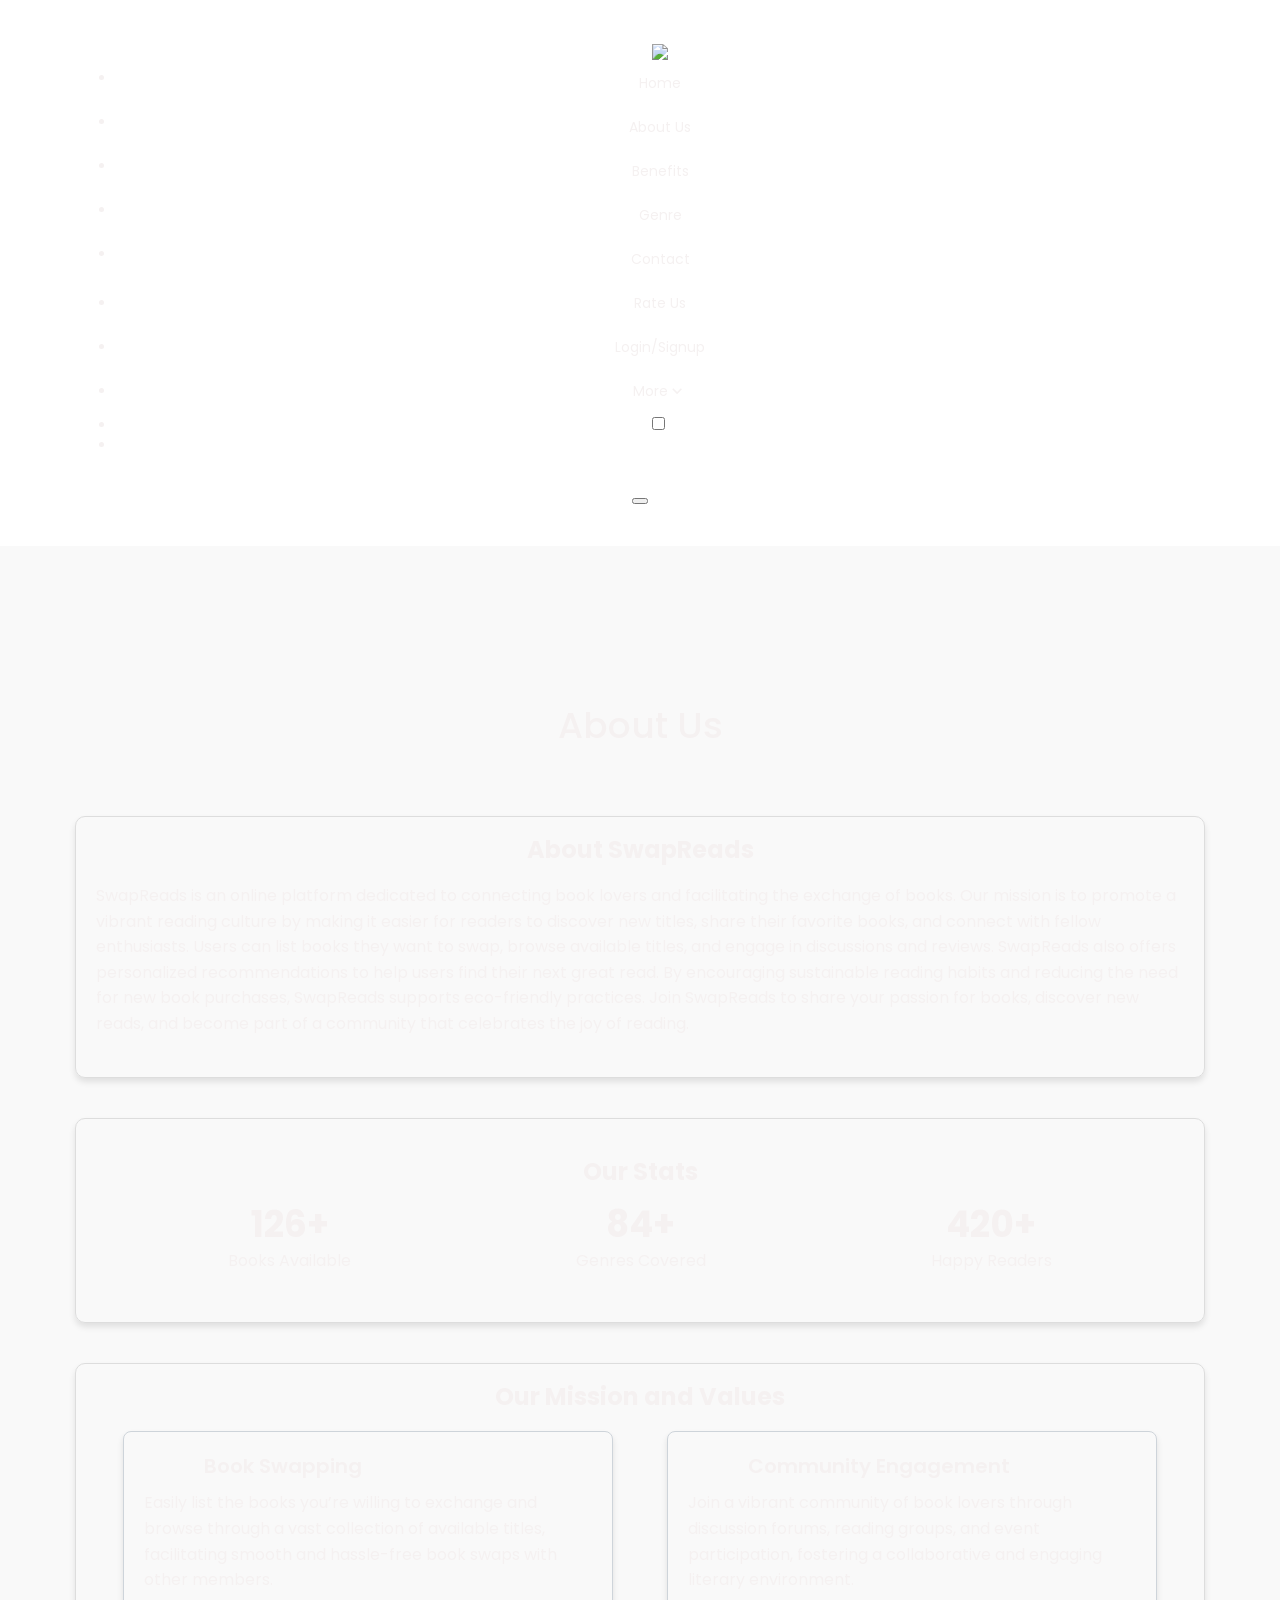
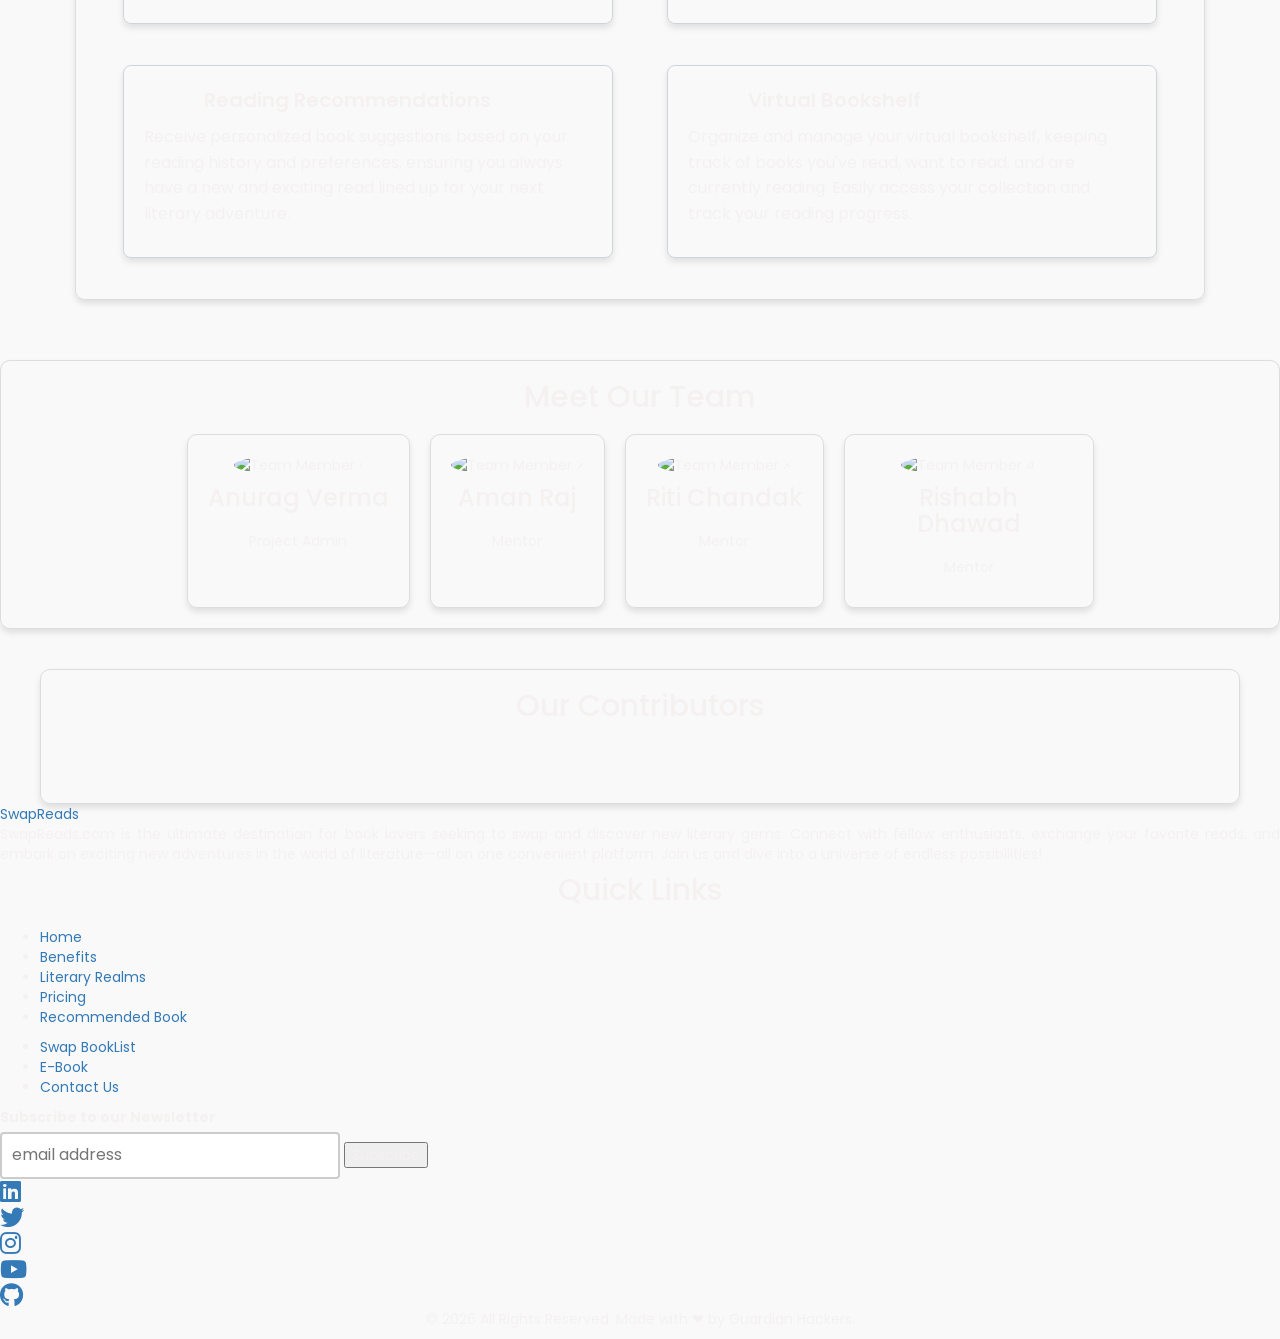
==== assets/html/about.html @ e09b353a "added the linkedin icon to the footer and redirected twitter to the correct site" ====
<!DOCTYPE html>
<html lang="en">

<head>
  <meta charset="UTF-8">
  <meta name="viewport" content="width=device-width, initial-scale=1.0">
  <link rel="icon" type="image/png" sizes="32x32" href="../favicon_package_v0.16/favicon-32x32.png">
  <link rel="icon" type="image/png" sizes="16x16" href="../favicon_package_v0.16/favicon-16x16.png">
  <link rel="stylesheet" href="https://maxcdn.bootstrapcdn.com/bootstrap/3.4.1/css/bootstrap.min.css" />
  <link href="https://fonts.googleapis.com/css2?family=Philosopher:wght@400;700&family=Poppins:wght@400;500;600&display=swap" rel="stylesheet" />
  <link rel="stylesheet" href="assets/css/test-style.css">
  <link rel="apple-touch-icon" sizes="180x180" href="../favicon_package_v0.16/apple-touch-icon.png">
  <link rel="icon" type="image/png" sizes="32x32" href="../favicon_package_v0.16/favicon-32x32.png">
  <link rel="icon" type="image/png" sizes="16x16" href="../favicon_package_v0.16/favicon-16x16.png">
  <link rel="manifest" href="../favicon_package_v0.16/site.webmanifest">
  <link rel="mask-icon" href="../favicon_package_v0.16/safari-pinned-tab.svg" color="#5bbad5">
  <link rel="stylesheet" href="https://cdnjs.cloudflare.com/ajax/libs/font-awesome/6.0.0-beta3/css/all.min.css">
  <!-- <link rel="stylesheet" href="../css/login.css" /> -->
  <link rel="stylesheet" href="../css/style.css">
  <link rel="stylesheet" href="../css/aboutus.css">

  <script src="https://maxcdn.bootstrapcdn.com/bootstrap/3.4.1/js/bootstrap.min.js"></script>
  <script src="../js/script.js" defer></script>
  <script src="../js/scroll-reveal.js"></script>
  <script type="module" src="https://unpkg.com/ionicons@5.5.2/dist/ionicons/ionicons.esm.js"></script>
  <script nomodule src="https://unpkg.com/ionicons@5.5.2/dist/ionicons/ionicons.js"></script>
  <title>About Us</title>
  
  <style>
    body {
      font-family: 'Poppins', sans-serif;
      background-color: #f9f9f9;
      color: #f5f1f1;
      margin: 0;
      padding: 0;
    }

    .container {
      max-width: 1200px;
      margin: 0 auto;
      padding: 20px;
    }

    .about {
      background-color: var(--seashell);
      border-radius: 10px;
      box-shadow: 0 4px 6px rgba(0, 0, 0, 0.1);
      border: 1px solid #ddd;
      padding: 20px;
      margin-bottom: 40px;
    }

    .about h2 {
      color: var(--sonic-silver);
      font-size: 24px;
      font-weight: bold;
      margin-bottom: 20px;
      text-align: center;
    }

    .about p {
      color: var(--sonic-silver);
      font-size: 16px;
      line-height: 1.6;
      margin-bottom: 20px;
    }

    .stats-box {
      background-color: var(--seashell);
      border-radius: 10px;
      box-shadow: 0 4px 6px rgba(0, 0, 0, 0.1);
      border: 1px solid #ddd;
      padding: 20px;
      margin-bottom: 40px;
    }

    .stats-box h2 {
      color: var(--sonic-silver);
      font-size: 24px;
      font-weight: bold;
      margin-bottom: 20px;
      text-align: center;
    }

    .stats {
      display: flex;
      justify-content: space-around;
      margin-top: 20px;
    }

    .stat {

      text-align: center;
    }

    .stat h3 {
      color: var(--sonic-silver);
      font-size: 36px;
      font-weight: bold;
      margin-bottom: 5px;
    }

    .stat p {
      color: var(--sonic-silver);
      font-size: 16px;
    }

    .mission-values {
      background-color: var(--seashell);
      border-radius: 10px;
      box-shadow: 0 4px 6px rgba(0, 0, 0, 0.1);
      border: 1px solid #ddd;
      padding: 20px;
      margin-bottom: 40px;
    }

    .mission-values h2 {
      color: var(--sonic-silver);
      font-size: 24px;
      font-weight: bold;
      margin-bottom: 20px;
      text-align: center;
    }

    .about-us-heading {
      text-align: center;
      margin-bottom: 5rem;
      margin-top: 160px;
      /* Adjust this value to position it below the header */
      color: var(--charcoal);

    }


    .about-us-block {
      display: flex;
      justify-content: space-around;
      margin-top: 20px;
    }

    .about-us-community,
    .about-us-product,
    .about-us-event,
    .about-us-location {
      background-color: var(--seashell);
      border: 1px solid rgba(206, 212, 218, 1);
      border-radius: 8px;
      padding: 20px;
      width: 45%;
      box-shadow: 0 4px 6px rgba(0, 0, 0, 0.1);
      margin-bottom: 21px;
    }

    .about-us-blk-text {
      color: var(--sonic-silver);
      font-size: 20px;
      font-weight: 600;
      margin-bottom: 10px;
    }

    .about-us-blk-para {
      color: var(--sonic-silver);
      font-size: 16px;
      line-height: 1.6;
    }
  </style>
</head>

<body>

  <header class="header header-anim" data-header>

    <div class="container">

      <nav class="navbar" data-navbar>
        <a href="../../index.html" class="logo" style="display:flex;">
          <img src="../images/new_logo_banner_dark.png" alt="" class="logopic" style=" width:0.1px;opacity: 0;" />
        </a>

        <ul class="navbar-list">
          <a href="../../index.html">
            <img src="../images/new_logo_banner_dark.png" class="logopic" style=" width: 150px;">

            <li class="navbar-item">
              <a href="../../index.html" class="navbar-link" data-nav-link><i class="ri-home-fill"></i> Home</a>
            </li>
            <li class="navbar-item">
              <a href="./about1.html"  class="navbar-link" data-nav-link><i
                  class="ri-home-fill"></i> About Us </a>
            </li>
            <li class="navbar-item">
              <a href="../../index.html#benefits" class="navbar-link" data-nav-link><i class="ri-bar-chart-fill"></i>
                Benefits</a>
            </li>

            <li class="navbar-item">
              <a href="../../index.html#genre" onclick="lenis.scrollTo('#genre')" class="navbar-link" data-nav-link><i
                  class="ri-bar-chart-fill"></i> Genre</a>

            </li>

            <li class="navbar-item">
              <a href="../../index.html#contact" onclick="lenis.scrollTo('#contact')" class="navbar-link"
                data-nav-link><i class="ri-customer-service-2-fill"></i> Contact</a>
            </li>

            <li class="navbar-item">
              <a href="rate.html" onclick="openRateUsModal(); return false;" class="navbar-link">Rate Us</a>
            </li>
            <li class="navbar-item" id="logout-r">
              <a href="../html/login.html" class="navbar-link">Login/Signup</a>
            </li>


            <li class="navbar-item dropdown" id="more-dropdown">
              <a href="#" class="navbar-link" id="more-link">More
                <svg class="dropdown-arrow" xmlns="http://www.w3.org/2000/svg" width="1.3em" height="1.3em"
                  viewBox="0 0 24 24">
                  <path fill="currentcolor" d="m12 13.171l4.95-4.95l1.414 1.415L12 16L5.636 9.636L7.05 8.222z" />
                </svg></a>
              <div class="dropdown-menu" id="dropdown-menu">

                <ul class="dropdown-menu-list">
                  <li class="dropdown-menu-item">
                    <a href="../../index.html#chapters" onclick="lenis.scrollTo('#chapters')" class="navbar-link"
                      data-nav-link><i class="ri-medal-fill"></i> Literary Realms</a>
                  </li>
                  <li class="dropdown-menu-item">
                    <a href="../../index.html#pricing" onclick="lenis.scrollTo('#pricing')" class="navbar-link"
                      data-nav-link><i class="ri-price-tag-3-fill"></i> Pricing</a>
                  </li>
                  <li class="dropdown-menu-item">
                    <a href="addremovebook.html" class="navbar-link">Booklist for Swapping</a>
                  </li>
                  <li class="dropdown-menu-item">
                    <a href="book_recommend.html" class="navbar-link" data-nav-link>
                      <i class="ri-customer-service-2-fill"></i> Book Recommendation
                    </a>
                  </li>
                  <li class="dropdown-menu-item">
                    <a href="freeBooks.html" onclick="lenis.scrollTo('#E-books')" class="navbar-link" data-nav-link><i
                        class="ri-price-tag-3-fill"></i>Free E-books</a>
                  </li>
                  <li class="dropdown-menu-item">
                    <a href="./read_later.html" class="navbar-link" data-nav-link><i class="ri-price-tag-3-fill"></i>Read Later</a>
                  </li>
                  <li class="dropdown-menu-item">
                    <a href="about.html" class="navbar-link">About</a>
                  </li>
                </ul>
              </div>
            </li>

            <li>

              <div class="switch-container">
                <input type="checkbox" id="switch" class="switch-checkbox">
                <label for="switch" class="switch-label">
                  <div class="switch-button">
                    <span class="material-icons sun-icon"></span>
                    <span class="material-icons moon-icon"></span>
                  </div>
                </label>
              </div>

            </li>
            <!-- Google Translate Element -->
            <li class="navbar-item">
              <div id="google_element"></div>
            </li>
        </ul>
      </nav>
      <script src="http://translate.google.com/translate_a/element.js?cb=loadGoogleTranslate"></script>
      <script>
        function loadGoogleTranslate() {
          new google.translate.TranslateElement({
            pageLanguage: 'en'
          }, 'google_element');
        }
      </script>

      <button class="nav-toggle-btn" aria-label="toggle menu" data-nav-toggler>
        <ion-icon name="menu-outline" aria-hidden="true" class="open"></ion-icon>

        <ion-icon name="close-outline" aria-hidden="true" class="close"></ion-icon>
      </button>

    </div>
  </header>
  <div id="about-us">
    <h1 class="about-us-heading">About Us</h1>
    <div class="container">
      <section class="about">

        <h2>About SwapReads</h2>
        <p>
          SwapReads is an online platform dedicated to connecting book lovers and facilitating the exchange of books. Our mission is to promote a vibrant reading culture by making it easier for readers to discover new titles, share their favorite books, and connect with fellow enthusiasts. Users can list books they want to swap, browse available titles, and engage in discussions and reviews. SwapReads also offers personalized recommendations to help users find their next great read. By encouraging sustainable reading habits and reducing the need for new book purchases, SwapReads supports eco-friendly practices. Join SwapReads to share your passion for books, discover new reads, and become part of a community that celebrates the joy of reading.
        </p>
      </section>
      <section class="stats-box">
        <div class="stats-container">
          <h2>Our Stats</h2>
          <div class="stats">
            <div class="stat">
              <h3 id="stat1">0</h3>
              <p>Books Available</p>
            </div>
            <div class="stat">
              <h3 id="stat2">0</h3>
              <p>Genres Covered</p>
            </div>
            <div class="stat">
              <h3 id="stat3">0</h3>
              <p>Happy Readers</p>
            </div>
          </div>
        </div>

      </section>
      
      <section class="mission-values">
        <h2>Our Mission and Values</h2>
        <div class="about-us-block">
          <div class="about-us-community">
            <div style="display: flex; align-items: center; gap: 1rem;">
              <img id="community-img" src="../images/book.png" alt=""
                style="margin-left: 1rem; margin-top: 1rem; width: 4rem;">
              <div class="about-us-blk-text">Book Swapping</div>
            </div>
            <p class="about-us-blk-para">Easily list the books you’re willing to exchange and browse through a vast
              collection of available titles, facilitating smooth and hassle-free book swaps with other members.</p>
          </div>
          <div class="about-us-product">
            <div style="display: flex; align-items: center; gap: 1rem;">
              <img id="product-img" src="../images/community.png" alt=""
                style="margin-left: 1rem; margin-top: 1rem; width: 4rem;">
              <div class="about-us-blk-text">Community Engagement</div>
            </div>
            <p class="about-us-blk-para">Join a vibrant community of book lovers through discussion forums, reading
              groups,
              and event participation, fostering a collaborative and engaging literary environment.</p>
          </div>
        </div>
        <div class="about-us-block">
          <div class="about-us-location">
            <div style="display: flex; align-items: center; gap: 1rem;">
              <img id="location-img" src="../images/read.png" alt=""
                style="margin-left: 1rem; margin-top: 1rem; width: 4rem;">
              <div class="about-us-blk-text">Reading Recommendations</div>
            </div>
            <p class="about-us-blk-para">Receive personalized book suggestions based on your reading history and
              preferences, ensuring you always have a new and exciting read lined up for your next literary adventure.
            </p>
          </div>
          <div class="about-us-event">
            <div style="display: flex; align-items: center; gap: 1rem;">
              <img id="event-img" src="../images/bookshelf.png" alt=""
                style="margin-left: 1rem; margin-top: 1rem; width: 4rem;">
              <div class="about-us-blk-text">Virtual Bookshelf</div>
            </div>
            <p class="about-us-blk-para">Organize and manage your virtual bookshelf, keeping track of books you've read,
              want to read, and are currently reading. Easily access your collection and track your reading progress.
            </p>
          </div>
        </div>
    </div>
    </section>
    <section class="team">
      <h2>Meet Our Team</h2>
      <div class="team-cards">
        <!-- Team member cards will go here -->
        <div class="team-member">
          <img src="../images/pic1.jpeg" alt="Team Member 1">
          <div class="member-info">
            <h3>Anurag Verma</h3>
            <p>Project Admin</p>
          </div>
        </div>
        <div class="team-member">
          <img src="../images/pic2.jpeg" alt="Team Member 2">
          <div class="member-info">
            <h3>Aman Raj</h3>
            <p>Mentor</p>
          </div>
        </div>
        <div class="team-member">
          <img src="../images/pic3.jpeg" alt="Team Member 3">
          <div class="member-info">
            <h3>Riti Chandak</h3>
            <p>Mentor</p>
          </div>
        </div>
        <div class="team-member">
          <img src="../images/pic4.jpeg" alt="Team Member 4">
          <div class="member-info">
            <h3>Rishabh Dhawad</h3>
            <p>Mentor</p>
          </div>
        </div>
        <!-- Add more team member cards as needed -->
      </div>
    </section>

    </head>

    <body>
      <section class="contributors">
        <h2>Our Contributors</h2>
        <div class="contributor-cards" id="contributor-cards">
          <!-- Contributor cards will be inserted here -->
        </div>
        <div class="pagination" id="pagination">
          <!-- Pagination buttons will be inserted here -->
        </div>
      </section>

    <style>
      .contributors {
        margin: 0 auto;
        background: var(--seashell);
        border-radius: 10px;
        padding: 20px;
        box-shadow: 0 4px 6px rgba(0, 0, 0, 0.1);
        border: 1px solid #ddd;
        max-width: 1200px;
      }

      .contributor-cards {
        display: flex;
        flex-wrap: wrap;
        justify-content: center;
      }

      .contributor-member {
        color: var(--sonic-silver);
        text-align: center;
        background-color: var(--seashell);
        border: 1px solid #ddd;
        border-radius: 10px;
        padding: 20px;
        box-shadow: 0 4px 6px rgba(0, 0, 0, 0.1);
        transition: transform 0.3s ease, box-shadow 0.3s ease;
        max-width: 250px;
        margin: 10px;
        flex: 1 1 calc(33.333% - 40px);
        box-sizing: border-box;
      }

      .contributor-member:hover {
        scale: 1.1;
        box-shadow: 0 8px 12px rgba(0, 0, 0, 0.2);
        transition: transform 0.3s ease, box-shadow 0.3s ease;
      }

      .contributor-member img {
        width: 100px;
        height: 100px;
        border-radius: 50%;
        display: block;
        margin: 0 auto 10px auto;
      }

      .contributor-member h3 {
        font-size: 1rem;
        margin: 10px 0 5px;
      }

      .contributor-member p {
        font-size: 0.9rem;
        margin: 0;
      }

      .pagination {
        display: flex;
        justify-content: center;
        margin-top: 20px;
      }

      .pagination button {
        color: #090e11;
        margin: 0 5px;
        padding: 10px 15px;
        border: 1px solid #ccc;
        background-color: #f9f9f9;
        cursor: pointer;
      }
      body.dark-mode .pagination button {
        background-color: #333; 
        color: #fff; 
        border: 1px solid #444; 
    }
    body.dark-mode .pagination button:hover {
        background-color: #0056b3;
        color: #fff; 
    }
      .pagination button.active {
        background-color: #ddd;
      }
/* General styles for the about-us-block divs */
.about-us-block > div {
    transition: transform 0.3s, box-shadow 0.3s;
    cursor: pointer;
  }
  .about-us-block > div:hover {
    transform: scale(1.05);
    box-shadow: 0 4px 8px rgba(0, 0, 0, 0.1);
    cursor: pointer;
  }
  .about-us-block > div:hover img {
    filter: brightness(1.2);
  }
  .about-us-block > div:hover .about-us-blk-text {
    color:#d26d6d;
  }
  .about-us-block > div:hover .about-us-blk-para {
    color:var(--sonic-silver); 
  }
    </style>

<footer>
  <div class="foot-top">
    <div class="foot-left">

      <div class="desc">
<!--google translate-->
        <div id="google_translate_element"></div>

        <script type="text/javascript">
            function googleTranslateElementInit() {
                new google.translate.TranslateElement(
                    {pageLanguage: 'en'},
                    'google_translate_element'
                );
            }
        </script>

        <script type="text/javascript"
                src=
    "https://translate.google.com/translate_a/element.js?
    cb=googleTranslateElementInit">
        </script>
        <div><a href="#" class="logo">SwapReads</a></div>
        <div>
          <p style="text-align: justify; " class="description">SwapReads.com is the ultimate destination for book
            lovers
            seeking to swap and

            discover new literary gems.
            Connect with fellow enthusiasts, exchange your favorite reads, and embark on exciting new adventures in
            the
            world of literature—all on one convenient platform. Join us and dive into a universe of endless
            possibilities!
          </p>
        </div>

      </div>
    </div>
    <div class="foot-middle">
      <h2 class="links">Quick Links</h2>
      <div id="quicklinks">
        <div>
        <ul>
          <li class="foot-quick"><a href="../../index.html" onclick="lenis.scrollTo('#home')">Home</a></li>
          <li class="foot-quick"><a href="../../index.html#benefits" onclick="lenis.scrollTo('#benefits')">Benefits</a></li>
          <li class="foot-quick"><a href="../../index.html#chapters" onclick="lenis.scrollTo('#chapters')">Literary Realms</a></li>
          <li class="foot-quick"><a href="../../index.html#pricing" onclick="lenis.scrollTo('#pricing')">Pricing</a></li>
          <li class="foot-quick"><a href="book_recommend.html"
            onclick="lenis.scrollTo('#contact')">Recommended Book</a></li>
        </ul>
      </div>
      <div>
        <ul>
          <li class="foot-quick"><a href="addremovebook.html" onclick="lenis.scrollTo('#contact')">Swap
              BookList</a></li>
          <li class="foot-quick"><a href="freeBooks.html"
              onclick="lenis.scrollTo('#contact')">E-Book</a></li>
          <li class="foot-quick"><a href="../../index.html#contact" onclick="lenis.scrollTo('#contact')">Contact Us</a></li>
        </ul>
      </div>
      </div>
    </div>
    <div class="social-icons">
      <!-- <h5>Newsletter</h5> -->
      <!-- <div class="input-newletter">
        <label for="newsletter"><h5>Newsletter</h5></label>
        <input placeholder="Enter your email" type="email" ></input>
        <button class="btn-subs">Subscribe</button>
      </div> -->

      <!-- <form type="newsletter">
        <label for="email">Subscribe to our Newsletter</label>
        <div class="row-flex">




          <input type="news" value="" name="email" placeholder="email address">
          <input type="submit" value="Subscribe" name="subscribe" class="subscribe-btn">
          <input type="news" value="" name="email" placeholder="email address" id="newsletter-email">
          <button type="submit" class="subscribe-btn">subscribe</button>

        </div>
      </form> -->
      <style>
        input[type="email"] {
            border: 2px solid #ccc; /* Gray border */
            border-radius: 4px; /* Rounded corners */
            padding: 10px; /* Inner padding */
            font-size: 16px; /* Font size */
        }
      </style>

      <form type="newsletter">
        <label for="newsletter-email" class="newsletter-form">Subscribe to our Newsletter</label>
        <div class="row-flex">
            <!-- Email input -->
            <input type="email" id="newsletter-email" name="email" placeholder="email address" pattern="[a-zA-Z0-9._%+-]+@[a-zA-Z0-9.-]+\.[a-zA-Z]{2,}\.com$" 
            title="Please enter a valid email address that ends with '.com'" required>
            <input type="submit" value="Subscribe" name="subscribe" class="subscribe-btn">
        </div>
    </form>
      <style>
        .icons .icon i {
          font-size: 24px;
          /* Set the default font size for icons */
          transition: all 0.3s ease;
          /* Add transition for smooth animation */
        }

        .icons .icon:hover i {
          transform: scale(1.2);
          /* Scale the icon on hover */
        }

        .icons .icon:hover .fab.fa-linkedin {
          color: #0A66C2;
          /* Change to linkedin color on hover */
        }

        .icons .icon:hover .fab.fa-twitter{
          color: #090e11;
          /* Change to Twitter color on hover */
        }

        .icons .icon:hover .fab.fa-instagram {
          background: radial-gradient(circle at 30% 107%, #fdf497 0%, #fdf497 5%, #fd5949 45%, #d6249f 60%, #285AEB 90%);
          background-clip: text;
          border-radius: 20%;
          transform: scale(1.5);
          color:transparent;
          /* Change to Instagram color on hover */
        }

        .icons .icon:hover .fab.fa-youtube {
          color: #C31A1E;
          /* Change to YouTube color on hover */
        }
        .icons .icon:hover .fab.fa-github {
                  color: #333;
              }
      </style>

      <div class="icons">
        <a href="https://www.linkedin.com/in/anurag-verma-b91417253/">
          <div class="icon">
            <i class="fab fa-linkedin" title="LinkedIn" style="cursor: pointer;"></i>
          </div>
        </a>

        <a href="#">
          <div class="icon">
            <i class="fab fa-twitter" title="X"style="cursor: pointer;"></i>
          </div>
        </a>

        <a href="#">
          <div class="icon">
            <i class="fab fa-instagram" title="Instagram"style="cursor: pointer;"></i>
          </div>
        </a>

        <a href="https://www.youtube.com/@anuragbytes" title="YouTube">
          <div class="icon">
            <i class="fab fa-youtube" style="cursor: pointer;"></i>
          </div>
        </a>
        <a href="https://github.com/anuragverma108" title="GitHub">
          <div class="icon">
              <i class="fab fa-github" style="cursor: pointer;"></i>
          </div>
        </a>
      </div>
      <!-- <div style="text-align: center; align-items: center;">
        <p style="text-align: center">
          &copy;
          <script>document.write(new Date().getFullYear())</script> All Rights Reserved. Made with ❤ by Guardian
          Hackers.
        </p>

      </div> -->

      <div id="back-to-top-container" onclick="lenis.scrollTo('#home')">
        <div class="circle1">
          <svg id="back-to-top" xmlns="http://www.w3.org/2000/svg" width="30" height="30" fill="currentColor"
            class="bi bi-arrow-up-circle-fill" viewBox="0 0 16 16">
            <path
              d="M16 8A8 8 0 1 0 0 8a8 8 0 0 0 16 0m-7.5 3.5a.5.5 0 0 1-1 0V5.707L5.354 7.854a.5.5 0 1 1-.708-.708l3-3a.5.5 0 0 1 .708 0l3 3a.5.5 0 0 1-.708.708L8.5 5.707z" />
          </svg>
        </div>
      </div>
    </div>
  </div>
      <div style="text-align: center; align-items: center;">
        <p style="text-align: center; color:var(--charcoal)">
          &copy;
          <script>document.write(new Date().getFullYear())</script> All Rights Reserved. Made with ❤ by Guardian
          Hackers.
        </p>

      </div>


              <!-- .icons .icon:hover .fab.fa-facebook {
                color: #3B5998;
                /* Change to Facebook color on hover */
              }

              .icons .icon:hover .fab.fa-twitter {
                color: #090e11;
                /* Change to Twitter color on hover */
              }

              .icons .icon:hover .fab.fa-instagram {
                background: radial-gradient(circle at 30% 107%, #fdf497 0%, #fdf497 5%, #fd5949 45%, #d6249f 60%, #285AEB 90%);
                background-clip: text;
                border-radius: 20%;
                transform: scale(1.5);
                color: transparent;
                /* Change to Instagram color on hover */
              }

              .icons .icon:hover .fab.fa-youtube {
                color: #C31A1E;
                /* Change to YouTube color on hover */
              }

              .icons .icon:hover .fab.fa-github {
                color: #333;
              }
            </style>

            <div class="icons">
              <a href="#">
                <div class="icon">
                  <i class="fab fa-facebook" title="Facebook" style="cursor: pointer;"></i>
                </div>
              </a>

              <a href="#">
                <div class="icon">
                  <i class="fab fa-twitter" title="X" style="cursor: pointer;"></i>
                </div>
              </a>

              <a href="#">
                <div class="icon">
                  <i class="fab fa-instagram" title="Instagram" style="cursor: pointer;"></i>
                </div>
              </a>

              <a href="https://www.youtube.com/@anuragbytes" title="YouTube">
                <div class="icon">
                  <i class="fab fa-youtube" style="cursor: pointer;"></i>
                </div>
              </a>
              <a href="https://github.com/anuragverma108">
                <div class="icon">
                  <i class="fab fa-github" style="cursor: pointer;"></i>
                </div>
              </a>
            </div>
            <div class="footer-bottom">
              <p class="copyright" style="text-align: center">
                &copy;
                <script>document.write(new Date().getFullYear())</script> All Rights Reserved. Made with ❤ by Guardian
                Hackers.
              </p>
            </div> -->



</footer>

      <script>
        // Function to animate counting from 0 to a target number
        function countUp(target, elementId) {
          let count = 0;
          const increment = target / 100; // Increment by a fraction of the target number

          const interval = setInterval(() => {
            count += increment;
            document.getElementById(elementId).textContent = Math.round(count) + "+"; // Add the "+" sign

            // Stop the interval when count reaches or exceeds the target number
            if (count >= target) {
              clearInterval(interval);
              document.getElementById(elementId).textContent = target + "+"; // Ensure final value is exact with the "+"
              // Start counting animation again after a delay
              setTimeout(() => {
                countUp(target, elementId);
              }, 3000); // Delay before restarting the animation (adjust as needed)
            }
          }, 20); // Adjust interval speed as needed
        }

        // Start counting animation for each stat
        countUp(150, 'stat1'); // Example target number for stat 1
        countUp(100, 'stat2'); // Example target number for stat 2
        countUp(500, 'stat3'); // Example target number for stat 3


        // JavaScript for hover effects
        document.querySelectorAll('.about-us-community').forEach(function (element) {
          element.addEventListener('mouseover', function () {
            element.querySelector('img').src = '../images/bookhover.png';
          });
          element.addEventListener('mouseleave', function () {
            element.querySelector('img').src = '../images/book.png';
          });
        });

        document.querySelectorAll('.about-us-event').forEach(function (element) {
          element.addEventListener('mouseover', function () {
            element.querySelector('img').src = '../images/bookshelfhover.png';
          });
          element.addEventListener('mouseleave', function () {
            element.querySelector('img').src = '../images/bookshelf.png';
          });
        });

        document.querySelectorAll('.about-us-product').forEach(function (element) {
          element.addEventListener('mouseover', function () {
            element.querySelector('img').src = '../images/communityhover.png';
          });
          element.addEventListener('mouseleave', function () {
            element.querySelector('img').src = '../images/community.png';
          });
        });

        document.querySelectorAll('.about-us-location').forEach(function (element) {
          element.addEventListener('mouseover', function () {
            element.querySelector('img').src = '../images/readhover.png';
          });
          element.addEventListener('mouseleave', function () {
            element.querySelector('img').src = '../images/read.png';
          });
        });

        //Custom Cursor

        const coords = { x: 0, y: 0 };
        const circles = document.querySelectorAll(".circle");

        const colors = [
          "#ffb56b",
          "#fdaf69",
          "#f89d63",
          "#f59761",
          "#ef865e",
          "#ec805d",
          "#e36e5c",
          "#df685c",
          "#d5585c",
          "#d1525c",
          "#c5415d",
          "#c03b5d",
          "#b22c5e",
          "#ac265e",
          "#9c155f",
          "#950f5f",
          "#830060",
          "#7c0060",
          "#680060",
          "#60005f",
          "#48005f",
          "#3d005e"
        ];

        circles.forEach(function (circle, index) {
          circle.x = 0;
          circle.y = 0;
          circle.style.backgroundColor = colors[index % colors.length];
        });

        window.addEventListener("mousemove", function (e) {
          coords.x = e.clientX;
          coords.y = e.clientY;

        });

        function animateCircles() {

          let x = coords.x;
          let y = coords.y;

          circles.forEach(function (circle, index) {
            circle.style.left = x - 12 + "px";
            circle.style.top = y - 12 + "px";

            circle.style.scale = (circles.length - index) / circles.length;

            circle.x = x;
            circle.y = y;

            const nextCircle = circles[index + 1] || circles[0];
            x += (nextCircle.x - x) * 0.3;
            y += (nextCircle.y - y) * 0.3;
          });

          requestAnimationFrame(animateCircles);
        }

        animateCircles();

      // Function to toggle dark mode
    function toggleDarkMode() {
      const isDarkMode = isDarkModePreferred();
      setDarkModePreference(!isDarkMode);
      applyDarkModePreference();
    }
     // Function to apply dark mode preference
     function applyDarkModePreference() {
      const isDarkMode = isDarkModePreferred();
      if (isDarkMode) {
        document.body.classList.add('dark-mode');
        document.getElementById('theme-icon').src = '../images/icons8-sun.svg';
      } else {
        document.body.classList.remove('dark-mode');
        document.getElementById('theme-icon').src = '../images/moon_solid.svg';
      }
    }
      // Function to set dark mode preference
      document.addEventListener('DOMContentLoaded', () => {
      const currentTheme = localStorage.getItem('theme');
      const switchCheckbox = document.getElementById('switch'); // Define switchCheckbox here
   
      if (switchCheckbox) { // Check if switchCheckbox is not null
        function applyDarkModeStyles() {
          document.body.classList.remove('light-mode');
          document.body.classList.add('dark-mode');
          
        }
        function applyLightModeStyles() {
          document.body.classList.remove('dark-mode');
          document.body.classList.add('light-mode');
          // starRating.style.backgroundColor = 'white';
          // thankYouMessage.style.backgroundColor = 'white';
        }
        if (currentTheme) {
          if (currentTheme === 'dark-mode') {
            applyDarkModeStyles();
            switchCheckbox.checked = true;
          } else {
            applyLightModeStyles();
          }
        }

        switchCheckbox.addEventListener('change', () => {
          if (switchCheckbox.checked) {
            applyDarkModeStyles();
            localStorage.setItem('theme', 'dark-mode');
          } else {
            applyLightModeStyles();
            localStorage.setItem('theme', 'light-mode');
          }
        });
      } else {
        console.error("Switch checkbox not found!"); // Log an error if switchCheckbox is null
      }
    });
      </script>
      <script>
        document.addEventListener("DOMContentLoaded", function () {
          const backToTopButton = document.getElementById('back-to-top-container');

          function checkButtonVisibility() {
            if (window.innerWidth > 100 && window.scrollY > 100) {
              backToTopButton.style.display = 'block';
            } else {
              backToTopButton.style.display = 'none';
            }
          }

          window.addEventListener('scroll', checkButtonVisibility);
          window.addEventListener('resize', checkButtonVisibility);

          backToTopButton.addEventListener('click', function () {
            window.scrollTo({
              top: 0,
              behavior: 'smooth'
            });
          });
          checkButtonVisibility();
        });
      </script>

      <script>

        // Function for the contributors section

        const owner = 'anuragverma108';
        const repo = 'SwapReads';
        const contributorsPerPage = 8;
        let contributors = [];
        let currentPage = 1;

        async function fetchContributors() {
          const response = await fetch(`https://api.github.com/repos/${owner}/${repo}/contributors`);
          if (!response.ok) {
            console.error('Failed to fetch contributors:', response.statusText);
            return;
          }
          contributors = await response.json();
          displayContributors();
          createPaginationButtons();
        }

        function displayContributors() {
          const container = document.getElementById('contributor-cards');
          container.innerHTML = '';
          const start = (currentPage - 1) * contributorsPerPage;
          const end = start + contributorsPerPage;
          const currentContributors = contributors.slice(start, end);

          currentContributors.forEach(contributor => {
            const card = document.createElement('div');
            card.className = 'contributor-member';

            const img = document.createElement('img');
            img.src = contributor.avatar_url;
            img.alt = contributor.login;

            const name = document.createElement('h3');
            name.textContent = contributor.login;

            const contributions = document.createElement('p');
            contributions.textContent = `${contributor.contributions} contributions`;

            card.appendChild(img);
            card.appendChild(name);
            card.appendChild(contributions);
            container.appendChild(card);
          });
        }

        function createPaginationButtons() {
          const paginationContainer = document.getElementById('pagination');
          paginationContainer.innerHTML = '';
          const totalPages = Math.ceil(contributors.length / contributorsPerPage);

          for (let i = 1; i <= totalPages; i++) {
            const button = document.createElement('button');
            button.textContent = i;
            button.classList.add('pagination-button');
            if (i === currentPage) {
              button.classList.add('active');
            }
            button.addEventListener('click', () => {
              currentPage = i;
              displayContributors();
              updatePaginationButtons();
            });
            paginationContainer.appendChild(button);
          }
        }

        function updatePaginationButtons() {
          const buttons = document.querySelectorAll('.pagination-button');
          buttons.forEach(button => {
            button.classList.remove('active');
            if (parseInt(button.textContent) === currentPage) {
              button.classList.add('active');
            }
          });
        }

        fetchContributors();
      </script>

    </body>

</html>
---- assets/css/aboutus.css ----
body {
  font-family: Arial, sans-serif;
  margin: 0;
  padding: 0;
  background-color: #f9f9f9;
}

.container {
  max-width: 1200px;
  margin: 0 auto;
  padding: 20px;
}

header {
  background-color: #fff;
  padding: 20px;
  text-align: center;
  margin-bottom: 40px;
  
  
}

h1, h2, h3 {
  margin-top: 0;
  margin-bottom: 20px;
  text-align: center;
}

.about, .stats-box, .mission-values, .team {
  margin-bottom: 40px;
  background-color: var(--seashell);
  border-radius: 10px;
  padding: 20px;
  box-shadow: 0 4px 6px rgba(0, 0, 0, 0.1);
  border: 1px solid #ddd;
}

.stats-box {
  background-color: var(--seashell);
  border: 1px solid #ddd;
}

.stats-container {
  text-align: center;
  padding: 20px;
}

.stats {
  display: flex;
  justify-content: space-around;
  margin-top: 20px;
}

.stat {
  text-align: center;
  
}

.stat h3 {
  color:var(--sonic-silver);
  font-size: 2em;
  margin-bottom: 5px;
}

.stat p {
  color:var(--sonic-silver);
}

.team-cards {
  display: flex;
  justify-content: center;
  gap: 20px;
}

.team-member {
  color:var(--sonic-silver);
  text-align: center;
  background-color: var(--seashell);
  border: 1px solid #ddd;
  border-radius: 10px;
  padding: 20px;
  box-shadow: 0 4px 6px rgba(0, 0, 0, 0.1);
  transition: transform 0.3s;
  max-width: 250px;
}

.team-member:hover {
  transform: translateY(-5px);
}

.team-member img {
  width: 150px;
  height: 150px;
  border-radius: 50%;
  object-fit: cover;
  margin-bottom: 10px;
}


.navbar-link {
    display: flex;
    justify-content: center;
    align-items: center;
    position: relative;
    color: var(--charcoal);
    padding: 8px 12px; /* Adjust padding as needed */
    line-height: 2;
    transition: var(--transition-1);
  }
  
  .navbar-link:is(:hover, :focus) {
    color: var(--old-rose);
    text-decoration: none;
  }
  
  .dropdown-menu {
  
    display: none;
    position: absolute;
    background-color: #fff;
    box-shadow: 0 8px 16px rgba(0,0,0,0.2);
    z-index: 1;
    transition: all 0.3s ease;
    top: 100%;
    text-align: center;
  }
  .dropdown-menu-list {
    list-style: none;
    margin: 0;
    padding: 0;
  }
  
  .dropdown-menu-item {
    padding: 12px 16px;
  }
  
  .dropdown-menu-item a {
    text-decoration: none;
    color: #000;
  }
  
  .dropdown-item:first-child {
    margin-top: 0;
  }
  
  .dropdown-menu.active {
    display: block;
  }
  
  .navbar-item.dropdown {
    position: relative; /* Ensure the dropdown menu is positioned relative to the navbar item */
  } 
  .dropdown-menu-item .navbar-link {
    display: inline-block; /* Ensure links are inline-block to center them */
  }
  .navbar-item.dropdown:hover .dropdown-menu {
    display: block;
  } 
  .dropdown-arrow {
    transition: transform 0.3s ease; /* Smooth transition for rotation */
  }
  
  .navbar-item.dropdown:hover .dropdown-arrow {
    transform: rotate(180deg);
  }
  /* Media Query for Mobile Devices */
@media (max-width: 600px) {
  .container {
    padding: 10px;
  }

  header {
    padding: 15px;
    margin-bottom: 20px;
  }

  .stats {
    flex-direction: column;
    align-items: center;
  }

  .stat {
    margin-bottom: 20px;
  }

  .team-cards {
    flex-direction: column;
    align-items: center;
  }

  .team-member {
    max-width: 100%;
    margin-bottom: 20px;
  }

  .navbar-link {
    padding: 6px 8px;
  }

  .dropdown-menu-item {
    padding: 10px 14px;
  }

  .dropdown-menu {
    top: auto;
    position: relative;
  }
}

label.newsletter-form{
  color: var(--charcoal);
}

h2.links {
  color: var(--charcoal);
}
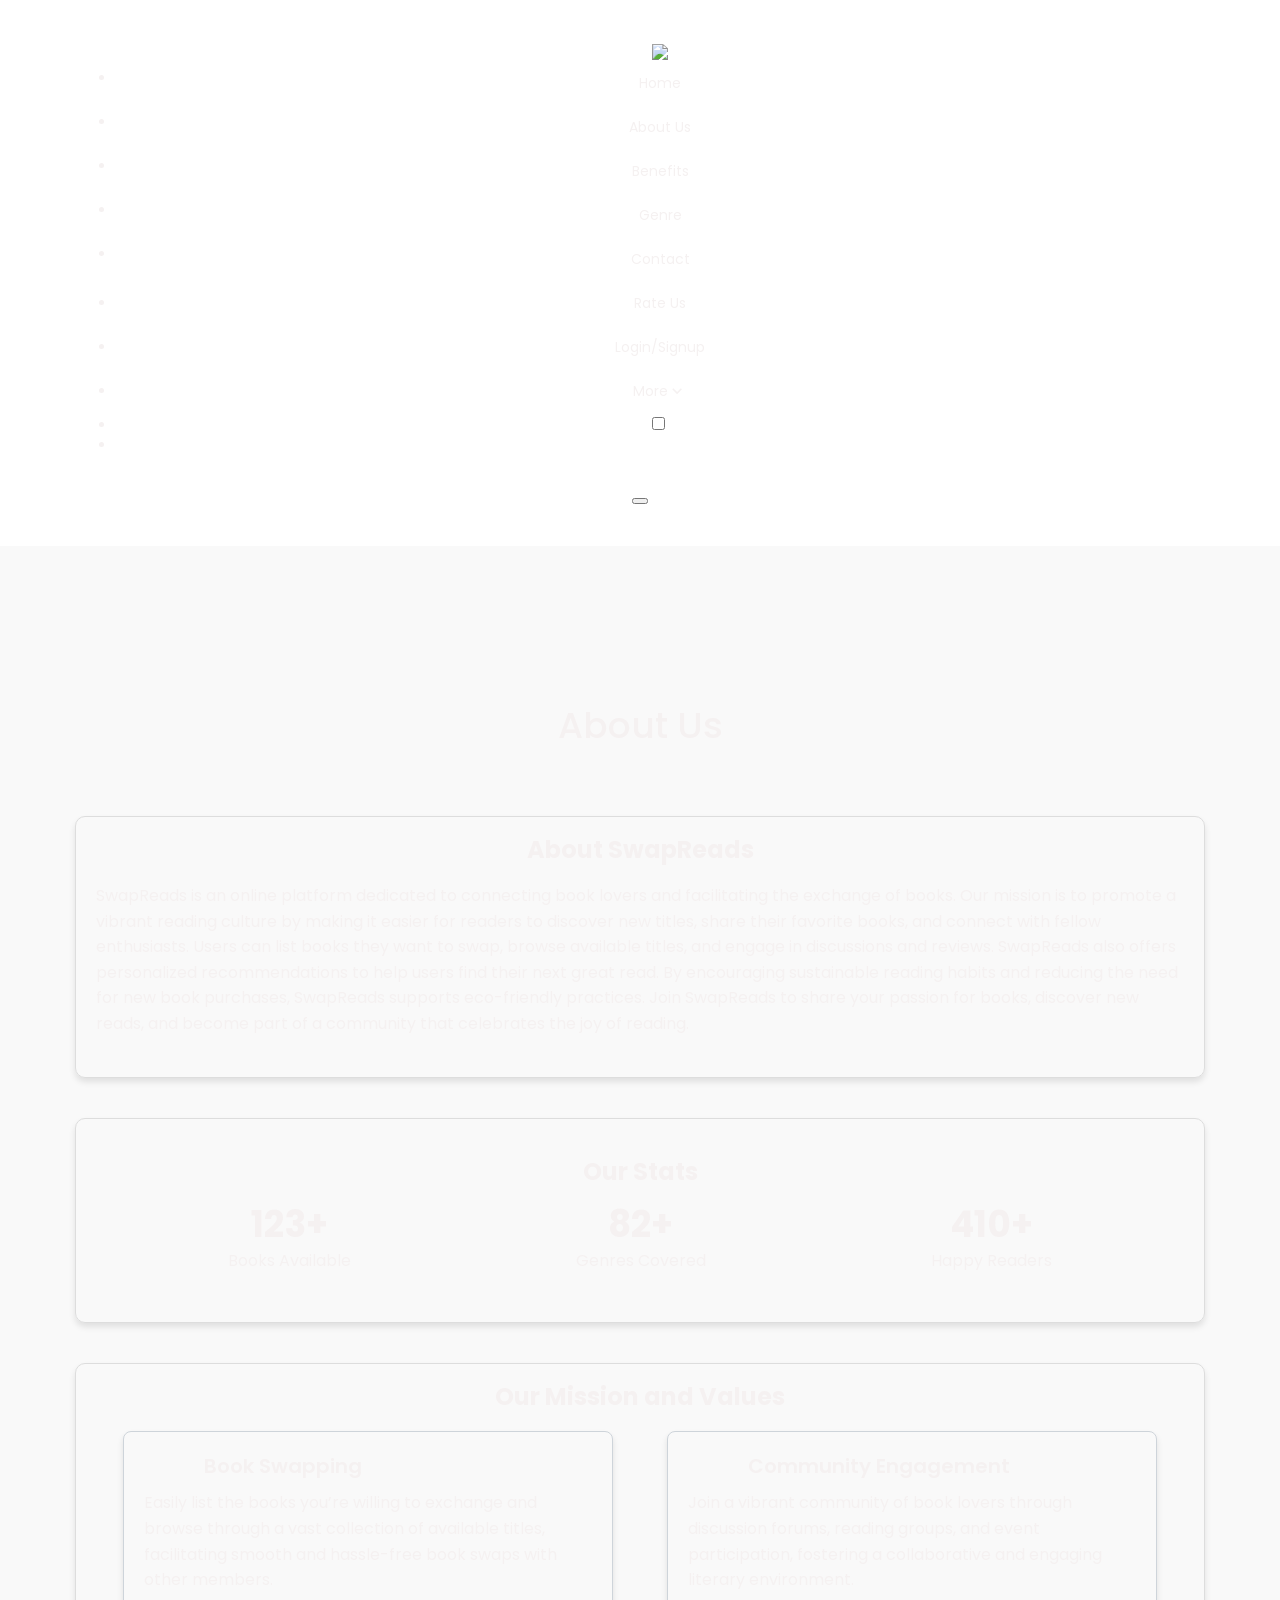
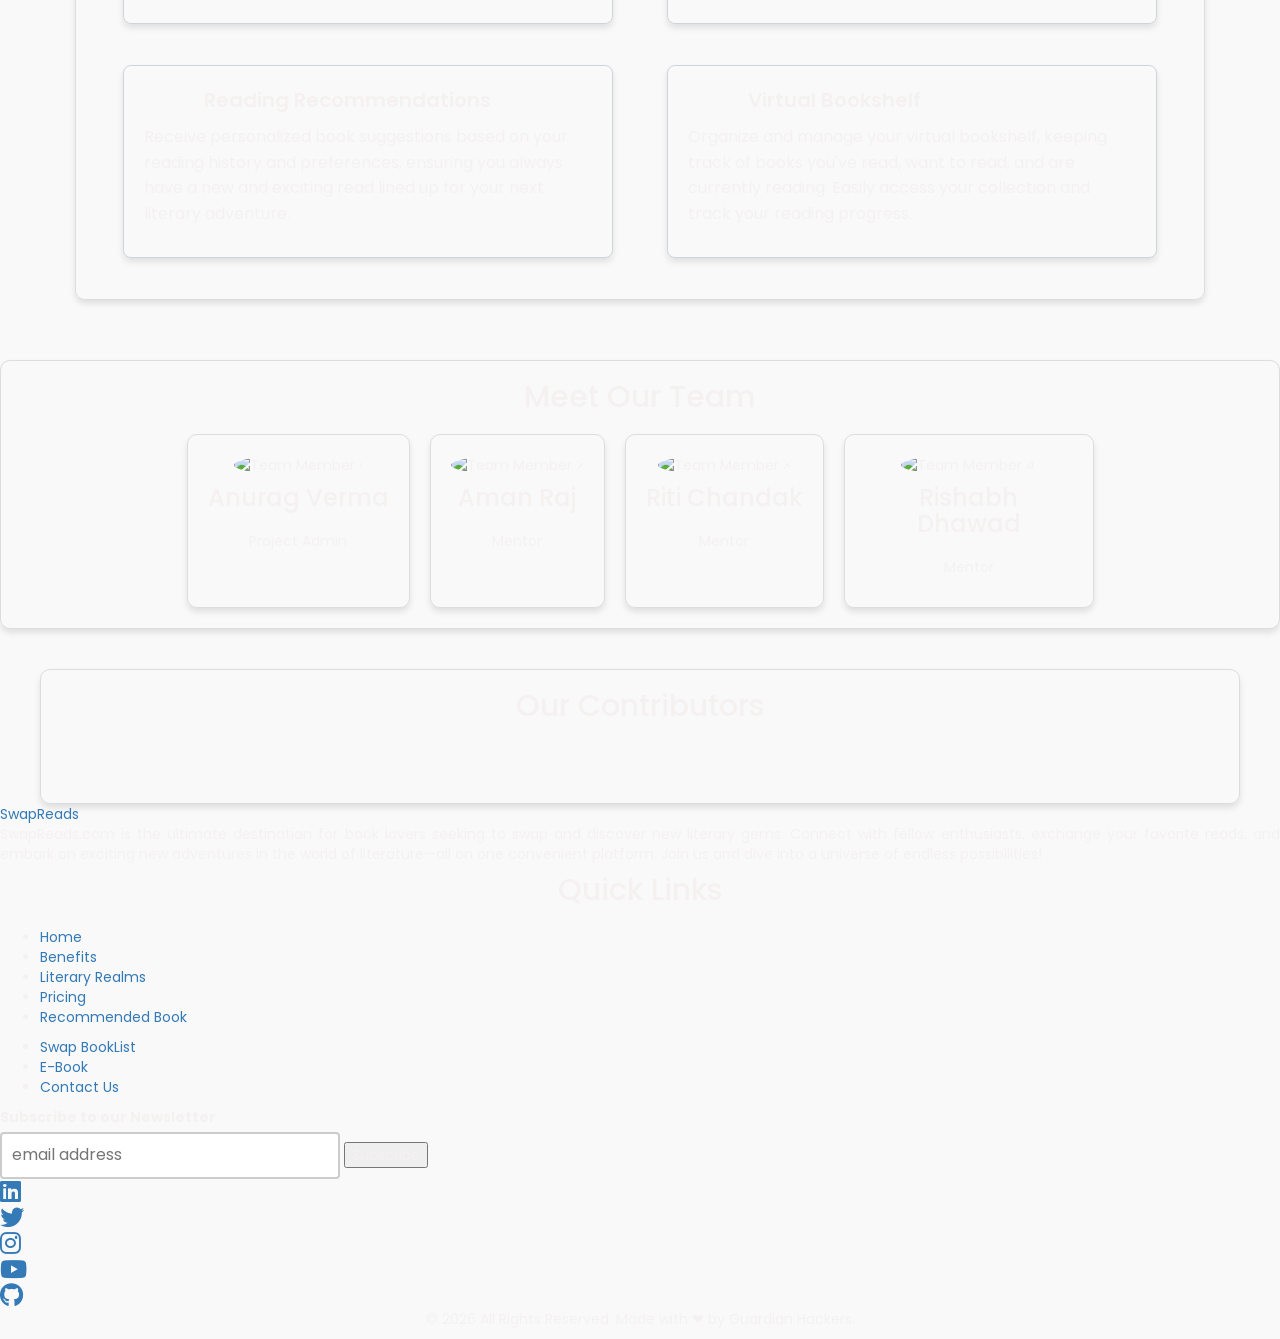
==== commit 5fe4b21b: "added linkedin to the footer and redirected the navbar about us to the same page" ====
--- a/assets/html/about.html
+++ b/assets/html/about.html
@@ -185,7 +185,7 @@
               <a href="../../index.html" class="navbar-link" data-nav-link><i class="ri-home-fill"></i> Home</a>
             </li>
             <li class="navbar-item">
-              <a href="./about1.html"  class="navbar-link" data-nav-link><i
+              <a href="./about.html"  class="navbar-link" data-nav-link><i
                   class="ri-home-fill"></i> About Us </a>
             </li>
             <li class="navbar-item">
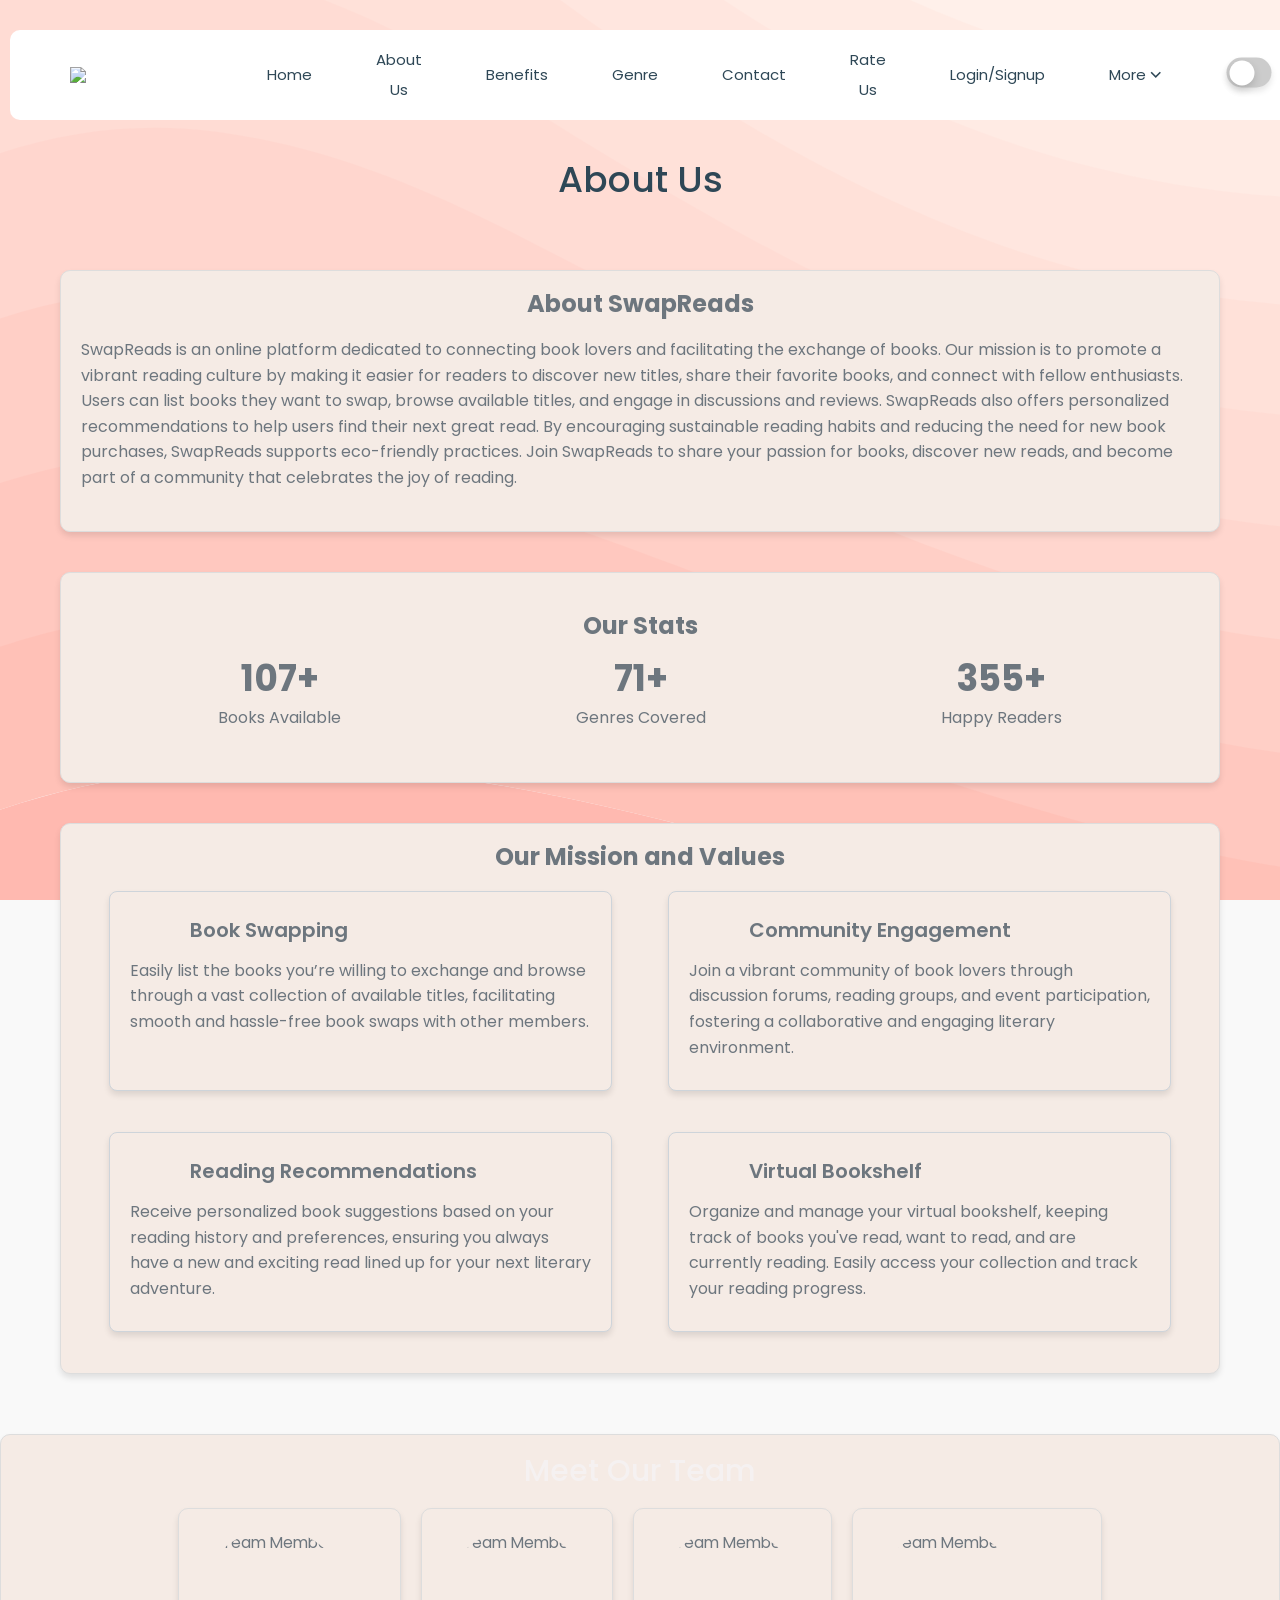
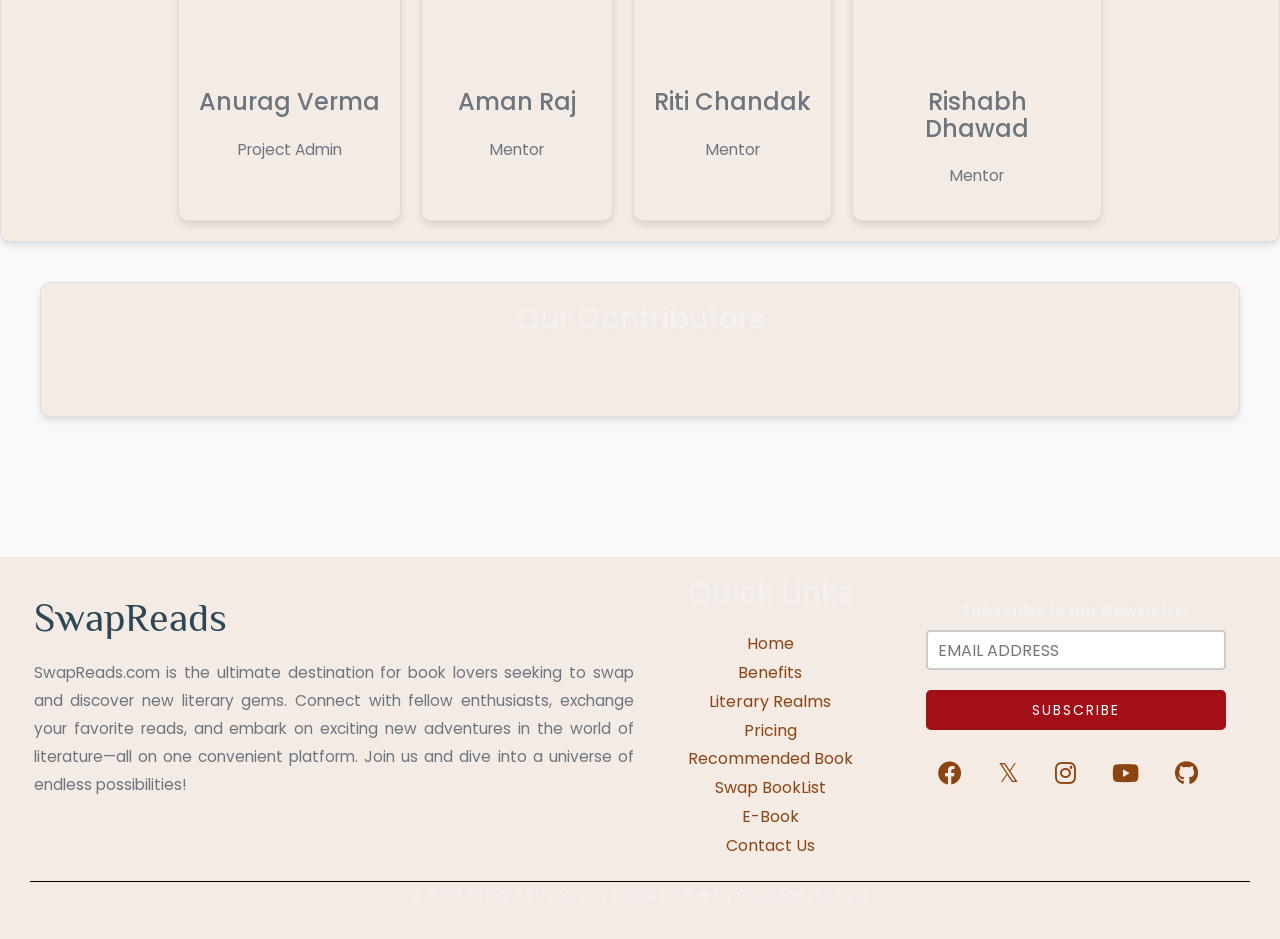
==== commit 5a03dfd7: "removed the about1.html file" ====
--- a/assets/html/about.html
+++ b/assets/html/about.html
@@ -556,7 +556,7 @@
       </div>
     </div>
     <div class="foot-middle">
-      <h2 class="links">Quick Links</h2>
+      <h2>Quick Links</h2>
       <div id="quicklinks">
         <div>
         <ul>
@@ -611,7 +611,7 @@
       </style>
 
       <form type="newsletter">
-        <label for="newsletter-email" class="newsletter-form">Subscribe to our Newsletter</label>
+        <label for="newsletter-email">Subscribe to our Newsletter</label>
         <div class="row-flex">
             <!-- Email input -->
             <input type="email" id="newsletter-email" name="email" placeholder="email address" pattern="[a-zA-Z0-9._%+-]+@[a-zA-Z0-9.-]+\.[a-zA-Z]{2,}\.com$" 
@@ -632,9 +632,9 @@
           /* Scale the icon on hover */
         }
 
-        .icons .icon:hover .fab.fa-linkedin {
-          color: #0A66C2;
-          /* Change to linkedin color on hover */
+        .icons .icon:hover .fab.fa-facebook {
+          color: #3B5998;
+          /* Change to Facebook color on hover */
         }
 
         .icons .icon:hover .fab.fa-twitter{
@@ -661,9 +661,9 @@
       </style>
 
       <div class="icons">
-        <a href="https://www.linkedin.com/in/anurag-verma-b91417253/">
+        <a href="#">
           <div class="icon">
-            <i class="fab fa-linkedin" title="LinkedIn" style="cursor: pointer;"></i>
+            <i class="fab fa-facebook" title="Facebook" style="cursor: pointer;"></i>
           </div>
         </a>
 
@@ -711,7 +711,7 @@
     </div>
   </div>
       <div style="text-align: center; align-items: center;">
-        <p style="text-align: center; color:var(--charcoal)">
+        <p style="text-align: center">
           &copy;
           <script>document.write(new Date().getFullYear())</script> All Rights Reserved. Made with ❤ by Guardian
           Hackers.
--- a/assets/css/style.css
+++ b/assets/css/style.css
@@ -0,0 +1,3482 @@
+.container {
+  padding: 0px;
+}
+
+::-webkit-scrollbar-track {
+  background: var(--grey-white);
+}
+
+::-webkit-scrollbar-thumb {
+  background: linear-gradient(
+    to bottom,
+    hsl(357, 37%, 62%),
+    hsl(304, 14%, 46%)
+  );
+  border-radius: 10px;
+}
+
+::-webkit-scrollbar-thumb:hover {
+  background: hsl(357, 37%, 62%);
+}
+.center-content {
+  display: flex;
+  flex-direction: column;
+  align-items: center; /* This centers the content horizontally */
+  text-align: center; /* This centers the text within each element */
+}
+
+.container1 {
+  padding: 70px 100px;
+  background-color: var(--seashell);
+  border: 2px solid hsl(20, 43%, 93%);
+  box-shadow: var(--shadow-2);
+  max-width: 1000px;
+  margin: 0 auto;
+  border-radius: 10px;
+  display: flex;
+  flex-direction: column;
+  justify-content: center;
+  height: 750px;
+  gap: 2rem;
+}
+
+.formform-label,
+.form-label {
+  color: var(--charcoal);
+}
+
+.input-field {
+  margin-top: 5px;
+}
+
+.circle {
+  height: 24px;
+  width: 24px;
+  border-radius: 24px;
+  background-color: black;
+  position: fixed;
+  top: 0;
+  left: 0;
+  pointer-events: none;
+  z-index: 99999999;
+  /* so that it stays on top of all other elements */
+}
+/* media queries for cursor on mobile and tablet */
+@media only screen and (max-width:998px) {
+ .circle{
+  display: none;
+ }
+}
+
+.navbar-list {
+  text-align: center;
+  display: flex;
+  flex-direction: row;
+  align-items: center;
+  justify-content: center;
+}
+
+.navbar-item {
+  cursor: pointer;
+  padding: none;
+  font-size: 15px;
+}
+
+/* Google Translate Element */
+#google_element {
+  font-family: var(--ff-poppins);
+  font-size: 1.6rem;
+  color: var(--charcoal);
+}
+
+/* Select options */
+.goog-te-combo {
+  background-color: var(--seashell);
+  color: var(--charcoal);
+  border: 2px solid hsl(20, 43%, 93%);
+  border-radius: 5px;
+  padding: 8px 8px;
+  cursor: pointer;
+}
+
+/* Change the hover effect of the options */
+.goog-te-combo option:hover {
+  background-color: lightcoral !important; /* Change to your desired background color for options on hover */
+  color: white; /* Change to your desired text color for options on hover */
+}
+.form-label {
+  color: var(--charcoal);
+}
+
+.exchange-form {
+  display: flex;
+  flex-direction: column;
+  justify-content: center;
+  align-items: center;
+  gap: 10px;
+  padding-left: 30px;
+  padding-right: 30px;
+}
+
+.form-fields {
+  display: flex;
+  flex-direction: column;
+  align-items: left;
+  width: 100%;
+}
+
+:root {
+  /**
+   * colors
+   */
+
+  --chinese-violet_30: hsla(304, 14%, 46%, 0.3);
+  --chinese-violet: hsl(304, 14%, 46%);
+  --sonic-silver: hsl(208, 7%, 46%);
+  --old-rose_30: hsla(357, 37%, 62%, 0.3);
+  --ghost-white: hsl(233, 33%, 95%);
+  --light-pink: hsl(357, 93%, 84%);
+  --light-gray: hsl(0, 0%, 80%);
+  --old-rose: hwb(357 6% 36%);
+  --seashell: hsl(20, 43%, 93%);
+  --charcoal: hsl(203, 30%, 26%);
+  --white: hsl(0, 0%, 100%);
+
+  /**
+   * typography
+   */
+
+  --ff-philosopher: "Philosopher", sans-serif;
+  --ff-poppins: "Poppins", sans-serif;
+
+  --fs-1: 4rem;
+  --fs-2: 3.2rem;
+  --fs-3: 2.7rem;
+  --fs-4: 2.4rem;
+  --fs-5: 2.2rem;
+  --fs-6: 2rem;
+  --fs-7: 1.8rem;
+
+  --fw-500: 500;
+  --fw-700: 700;
+
+  /**
+   * spacing
+   */
+
+  --section-padding: 60px;
+
+  /**
+   * shadow
+   */
+
+  --shadow-1: 4px 6px 10px hsla(231, 94%, 7%, 0.06);
+  /* --shadow-2: 2px 0px 15px 5px hsla(231, 94%, 7%, 0.06); */
+  --shadow-2: 0px 1px 7px 5px hsla(231, 94%, 7%, 0.06);
+  --shadow-3: 3px 3px var(--chinese-violet);
+  --shadow-4: 5px 5px var(--chinese-violet);
+
+  /**
+   * radius
+   */
+
+  --radius-5: 5px;
+  --radius-10: 10px;
+
+  /**
+   * clip path
+   */
+
+  --polygon: polygon(100% 29%, 100% 100%, 19% 99%, 0 56%);
+
+  /**
+   * transition
+   */
+
+  --transition-1: all 0.15s ease;
+  --transition-2: 0s ease;
+  --cubic-out: cubic-bezier(0.33, 0.85, 0.4, 0.96);
+}
+
+/* Define the animation */
+@keyframes float {
+  0% {
+    transform: translateY(0);
+  }
+
+  50% {
+    transform: translateY(-10px);
+  }
+
+  100% {
+    transform: translateY(0);
+  }
+}
+
+/* Apply animation to the hero-banner */
+.hero-banner {
+  position: relative;
+}
+
+.hero-banner img {
+  width: 100%;
+  height: auto;
+  display: block;
+  animation: float 1.5s ease-in-out infinite;
+}
+
+/*-----------------------------------*\
+  #RESET
+\*-----------------------------------*/
+
+*,
+*::before,
+*::after {
+  margin: 0;
+  padding: 0;
+  box-sizing: border-box;
+}
+
+li {
+  list-style: none;
+}
+
+a,
+img,
+span,
+data,
+input,
+button,
+textarea,
+ion-icon {
+  display: block;
+}
+
+a {
+  color: saddlebrown;
+  text-decoration: none;
+}
+
+img {
+  height: auto;
+}
+
+input,
+button,
+textarea {
+  background: none;
+  border: none;
+  font: inherit;
+}
+
+input,
+textarea {
+  width: 100%;
+}
+
+button {
+  cursor: pointer;
+}
+
+address {
+  font-style: normal;
+}
+
+ion-icon {
+  pointer-events: none;
+}
+
+html {
+  font-family: var(--ff-poppins);
+  font-size: 10px;
+}
+
+body {
+  /* background-color: var(--white); */
+  background-color: #FFB2A8;
+  background-image: url("data:image/svg+xml,%3Csvg xmlns='http://www.w3.org/2000/svg' width='100%25' height='100%25' viewBox='0 0 1600 800'%3E%3Cg %3E%3Cpath fill='%23ffb9b0' d='M486 705.8c-109.3-21.8-223.4-32.2-335.3-19.4C99.5 692.1 49 703 0 719.8V800h843.8c-115.9-33.2-230.8-68.1-347.6-92.2C492.8 707.1 489.4 706.5 486 705.8z'/%3E%3Cpath fill='%23ffc1b7' d='M1600 0H0v719.8c49-16.8 99.5-27.8 150.7-33.5c111.9-12.7 226-2.4 335.3 19.4c3.4 0.7 6.8 1.4 10.2 2c116.8 24 231.7 59 347.6 92.2H1600V0z'/%3E%3Cpath fill='%23ffc8bf' d='M478.4 581c3.2 0.8 6.4 1.7 9.5 2.5c196.2 52.5 388.7 133.5 593.5 176.6c174.2 36.6 349.5 29.2 518.6-10.2V0H0v574.9c52.3-17.6 106.5-27.7 161.1-30.9C268.4 537.4 375.7 554.2 478.4 581z'/%3E%3Cpath fill='%23ffcfc6' d='M0 0v429.4c55.6-18.4 113.5-27.3 171.4-27.7c102.8-0.8 203.2 22.7 299.3 54.5c3 1 5.9 2 8.9 3c183.6 62 365.7 146.1 562.4 192.1c186.7 43.7 376.3 34.4 557.9-12.6V0H0z'/%3E%3Cpath fill='%23FFD6CE' d='M181.8 259.4c98.2 6 191.9 35.2 281.3 72.1c2.8 1.1 5.5 2.3 8.3 3.4c171 71.6 342.7 158.5 531.3 207.7c198.8 51.8 403.4 40.8 597.3-14.8V0H0v283.2C59 263.6 120.6 255.7 181.8 259.4z'/%3E%3Cpath fill='%23ffdcd4' d='M1600 0H0v136.3c62.3-20.9 127.7-27.5 192.2-19.2c93.6 12.1 180.5 47.7 263.3 89.6c2.6 1.3 5.1 2.6 7.7 3.9c158.4 81.1 319.7 170.9 500.3 223.2c210.5 61 430.8 49 636.6-16.6V0z'/%3E%3Cpath fill='%23ffe1d9' d='M454.9 86.3C600.7 177 751.6 269.3 924.1 325c208.6 67.4 431.3 60.8 637.9-5.3c12.8-4.1 25.4-8.4 38.1-12.9V0H288.1c56 21.3 108.7 50.6 159.7 82C450.2 83.4 452.5 84.9 454.9 86.3z'/%3E%3Cpath fill='%23ffe6df' d='M1600 0H498c118.1 85.8 243.5 164.5 386.8 216.2c191.8 69.2 400 74.7 595 21.1c40.8-11.2 81.1-25.2 120.3-41.7V0z'/%3E%3Cpath fill='%23ffebe4' d='M1397.5 154.8c47.2-10.6 93.6-25.3 138.6-43.8c21.7-8.9 43-18.8 63.9-29.5V0H643.4c62.9 41.7 129.7 78.2 202.1 107.4C1020.4 178.1 1214.2 196.1 1397.5 154.8z'/%3E%3Cpath fill='%23FFF0EA' d='M1315.3 72.4c75.3-12.6 148.9-37.1 216.8-72.4h-723C966.8 71 1144.7 101 1315.3 72.4z'/%3E%3C/g%3E%3C/svg%3E");
+  background-attachment: fixed;
+  background-size: cover;
+  color: var(--sonic-silver);
+  /* font-size: 1.6rem; */
+  font-size: 1.55rem;
+  line-height: 1.8;
+}
+
+:focus-visible {
+  outline-offset: 4px;
+}
+
+::selection {
+  background-color: var(--old-rose);
+  color: var(--white);
+}
+
+::-webkit-scrollbar {
+  width: 10px;
+}
+
+::-webkit-scrollbar-track {
+  background: var(--grey-white);
+}
+
+::-webkit-scrollbar-thumb {
+  background: linear-gradient(to bottom,
+      hsl(357, 37%, 62%),
+      hsl(304, 14%, 46%));
+  border-radius: 10px;
+}
+
+::-webkit-scrollbar-thumb:hover {
+  background: hsl(357, 60%, 45%);
+}
+
+/*-----------------------------------*\
+  #REUSED STYLE
+\*-----------------------------------*/
+
+.section {
+  padding-block: var(--section-padding);
+  padding-top: 150px;
+}
+
+.section-subtitle {
+  color: var(--old-rose);
+  text-transform: uppercase;
+  font-weight: var(--fw-700);
+  letter-spacing: 4px;
+  margin-bottom: 20px;
+  font-size: 2.5rem;
+  text-align: center;
+  padding-top: 30px;
+}
+
+.h1,
+.h2,
+.h3,
+.tab-text {
+  color: var(--charcoal);
+  font-family: var(--ff-philosopher);
+  line-height: 1.2;
+}
+
+.h1 {
+  font-size: var(--fs-2);
+  text-align: center;
+}
+
+.h2 {
+  font-size: var(--fs-3);
+  margin: 0 10px;
+}
+
+.h3 {
+  font-size: var(--fs-5);
+}
+
+.section-text {
+  font-size: var(--fs-7);
+  text-align: start;
+  margin: 10 50px; /*added margin to align the text*/
+}
+
+.booktext {
+  margin-left: 30px;
+}
+
+.w-100 {
+  width: 100%;
+}
+
+.has-before,
+.has-after {
+  position: relative;
+  z-index: 1;
+}
+
+.has-before::before,
+.has-after::after {
+  content: "";
+  position: absolute;
+}
+
+.section-title {
+  text-align: center;
+}
+
+.grid-list {
+  display: grid;
+  gap: 25px;
+}
+
+.btn-link {
+  color: var(--old-rose);
+  font-weight: var(--fw-500);
+  display: flex;
+  align-items: center;
+  gap: 5px;
+  transition: var(--transition-1);
+}
+
+.btn-link:is(:hover, :focus) {
+  color: var(--chinese-violet);
+}
+
+.has-underline {
+  position: relative;
+}
+
+.has-underline .span {
+  height: 2px;
+  background-color: var(--old-rose_30);
+  width: 200px;
+  margin-inline: auto;
+  margin-block-start: 30px;
+}
+
+.has-underline .has-before::before {
+  width: 18px;
+  height: 18px;
+  top: 2px;
+  left: 45%;
+  transform: translateY(-50%) rotate(45deg);
+  background-color: var(--old-rose_30);
+  box-shadow: 7px -7px var(--old-rose_30);
+}
+
+.btn {
+  padding: 12px 30px;
+  transition: var(--transition-1);
+}
+
+.btn-primary {
+  background-color: var(--old-rose);
+  color: white;
+  border-radius: var(--radius-5);
+  margin-left: 0px;
+  text-align: center;
+  margin : auto;
+  margin-top: 1.5rem;
+}
+
+.btn-primary:is(:hover, :focus) {
+  background-color: white;
+  color:#000;
+  border: #d26d6d 2px solid;
+}
+
+.btn-secondary {
+  border: 1px solid var(--old-rose);
+  color: white;
+  background-color: var(--old-rose);
+  border-radius: var(--radius-5);
+}
+
+.btn-secondary:is(:hover, :focus) {
+  background-color: var(--chinese-violet);
+  color: var(--white);
+}
+
+.img-holder {
+  aspect-ratio: var(--width) / var(--height);
+  background-color: var(--light-gray);
+}
+
+.img-cover {
+  width: 100%;
+  height: 100%;
+  object-fit: cover;
+}
+
+/*-----------------------------------*\
+  #HEADER
+\*-----------------------------------*/
+
+.header {
+  background-color: var(--white);
+
+  position: absolute;
+  top: 10px;
+  right: 10px;
+  left: 10px;
+  padding-block: 12px;
+  z-index: 4;
+  transition: var(--transition-2);
+}
+
+.header.active {
+  position: sticky;
+  top: 0;
+  right: 0;
+  left: 0;
+  filter: drop-shadow(var(--shadow-1));
+  transform: translateY(-100%);
+  transition: none;
+  animation: slideIn 0.5s ease forwards;
+}
+
+@keyframes slideIn {
+  0% {
+    transform: translateY(-100%);
+  }
+
+  100% {
+    transform: translateY(0);
+  }
+}
+
+.header .container {
+  display: flex;
+  justify-content: space-between;
+  align-items: center;
+  height: 90px;
+  
+}
+
+.logo {
+  font-family: var(--ff-philosopher);
+  font-size: 4rem;
+  color: var(--charcoal);
+  line-height: 1;
+}
+
+.dark-mode .logopic {
+  content: url("./../images/new_logo_banner_light.png");
+}
+
+.nav-toggle-btn {
+  font-size: 40px;
+  color: var(--charcoal);
+}
+
+.nav-toggle-btn ion-icon {
+  --ionicon-stroke-width: 20px;
+}
+
+.nav-toggle-btn.active .open,
+.nav-toggle-btn .close {
+  display: none;
+}
+
+.nav-toggle-btn .open,
+.nav-toggle-btn.active .close {
+  display: block;
+}
+
+.navbar {
+  border: 1px solid #000;
+  display: inline-block;
+  position: absolute;
+  top: 100%;
+  left: 0;
+  width: 100%;
+  background-color: var(--white);
+  padding-inline: 15px;
+  max-height: 0;
+  overflow: hidden;
+  visibility: hidden;
+  transition: 0.25s var(--cubic-out);
+}
+
+.navbar.active {
+  max-height: 387px;
+  visibility: visible;
+  border-bottom-left-radius: 20px;
+  border-bottom-right-radius: 20px;
+  transition-duration: 0.5s;
+  overflow-y: scroll;
+}
+
+
+.navbar-list {
+  display: flex;
+  justify-content: center;
+  /* Center align the navbar items */
+  align-items: center;
+  /* Vertically center the navbar items */
+  margin: 0;
+  /* Remove default margin */
+  padding: 0;
+  /* Remove default padding */
+}
+
+.navbar-item {
+  margin: 0 5px;
+  /* Adjust the horizontal margin to increase spacing */
+  padding: 0;
+  /* Remove default padding */
+}
+
+
+.navbar-link {
+  display: flex;
+  justify-content: center;
+  align-items: center;
+  position: relative;
+  color: var(--charcoal);
+  padding: 8px 12px;
+  /* Adjust padding as needed */
+  line-height: 2;
+  transition: var(--transition-1);
+}
+
+.navbar-link:is(:hover, :focus) {
+  color: var(--old-rose);
+}
+
+.dropdown-menu {
+  /* display: none;
+  position: absolute;
+  top: calc(100% + 5px);
+  left: 0;
+  background-color: var(--white);
+  padding: 10px;
+  border-radius: 5px; */
+  display: none;
+  position: absolute;
+  background-color: #fff;
+  box-shadow: 0 8px 16px rgba(0, 0, 0, 0.2);
+  z-index: 1;
+  transition: all 0.3s ease;
+  top: 100%;
+  text-align: center;
+  box-shadow: 0px 8px 16px 0px rgba(0, 0, 0, 0.2);
+  z-index: 1;
+  border-radius: 8px;
+  background-color: transparent;
+  overflow: hidden;
+  padding: 5px;
+  width: 200px;
+  border: 1px solid #ddd; /* Add a light gray border */
+
+}
+
+.dropdown-menu-item {
+  border-radius: 4px;
+  cursor: pointer;
+  transition: background-color 0.3s ease;
+}
+
+.dropdown-menu-item:last-child {
+  margin-bottom: 0;
+}
+
+.dropdown-menu-list {
+  list-style: none;
+  margin: 0;
+  padding: 0;
+}
+
+
+
+.dropdown-menu-item a {
+  text-decoration: none;
+  color: #000;
+  color: #fff; /* White color for links */
+  display: block;
+  font-family: 'Roboto', sans-serif;
+  font-size: 14px;
+}
+
+.dropdown-item:first-child {
+  margin-top: 0;
+}
+
+.dropdown-menu.active {
+  display: block;
+}
+
+.navbar-item.dropdown {
+  position: relative;
+  /* Ensure the dropdown menu is positioned relative to the navbar item */
+}
+
+.dropdown-menu-item .navbar-link {
+  display: inline-block;
+  /* Ensure links are inline-block to center them */
+}
+
+.navbar-item.dropdown:hover .dropdown-menu {
+  display: block;
+}
+
+.dropdown-arrow {
+  transition: transform 0.3s ease;
+  /* Smooth transition for rotation */
+}
+
+.navbar-item.dropdown:hover .dropdown-arrow {
+  transform: rotate(180deg);
+}
+
+
+.nav-toggle-btn {
+  font-size: 40px;
+  color: var(--charcoal);
+}
+
+.nav-toggle-btn ion-icon {
+  --ionicon-stroke-width: 20px;
+}
+
+.nav-toggle-btn.active .open,
+.nav-toggle-btn .close {
+  display: none;
+}
+
+.nav-toggle-btn .open,
+.nav-toggle-btn.active .close {
+  display: block;
+}
+
+.navbar {
+  border: 1px solid #000;
+  display: inline-block;
+  position: absolute;
+  top: 100%;
+  left: 0;
+  width: 100%;
+  background-color: var(--white);
+  padding-inline: 15px;
+  max-height: 0;
+  overflow: hidden;
+  visibility: hidden;
+  transition: 0.25s var(--cubic-out);
+  padding: 0;
+}
+
+.navbar.active {
+  max-height: 387px;
+  visibility: visible;
+  border-bottom-left-radius: 20px;
+  border-bottom-right-radius: 20px;
+  transition-duration: 0.5s;
+  overflow-y: scroll;
+}
+
+.navbar-list {
+  display: flex;
+  justify-content: center;
+  align-items: center;
+  margin: 0;
+  padding: 0;
+}
+
+.navbar-item {
+  margin: 0 5px;
+  padding: 0;
+}
+
+.navbar-link {
+  position: relative;
+  color: var(--charcoal);
+  padding: 8px 12px;
+  line-height: 2;
+  transition: var(--transition-1);
+}
+
+.navbar-link:is(:hover, :focus) {
+  color: var(--old-rose);
+}
+
+.dropdown-menu {
+  display: none;
+  position: absolute;
+  background-color: #fff;
+  box-shadow: 0 8px 16px rgba(0, 0, 0, 0.2);
+  z-index: 1;
+  transition: all 0.3s ease;
+  top: 100%;
+
+}
+
+.dropdown-menu-list {
+  list-style: none;
+  
+  margin: 0;
+  padding: 0;
+}
+
+.dropdown-menu-item {
+  padding: 4px 10px;
+}
+
+.dropdown-menu-item a {
+  text-decoration: none;
+  color: #000;
+}
+
+.dropdown-menu.active {
+  display: block;
+}
+
+.navbar-item.dropdown {
+  position: relative;
+}
+
+/*-----------------------------------*\
+  #HERO
+\*-----------------------------------*/
+
+.hero {
+  /* border: 1px solid black; */
+  padding-block-start: calc(var(--section-padding) + 60px);
+  text-align: center;
+}
+
+.hero .container {
+  /* border: 1px solid black; */
+  display: flex;
+  flex-wrap: wrap;
+  justify-content: space-between;
+  gap: 2rem;
+}
+
+.hero-content {
+  /* border: 1px solid black; */
+  width: 55%;
+  display: flex;
+  flex-direction: column;
+  align-items: start;
+
+
+}
+
+.hero .hero-title {
+  margin-block: 10px 25px;
+  font-size: 5rem;
+  text-align: start;
+}
+
+
+.hero .section-text {
+  font-size: 1.5rem;
+  margin-top: 0;
+}
+
+.hero-banner {
+  width: 40%;
+  padding-inline-start: 20px;
+  padding-block-end: 30px;
+  max-width: 400px;
+  margin-top: 2.5rem;
+
+  /* border: 2px solid red; */
+}
+
+.hero-banner .w-100 {
+  border-radius: 10px;
+  height: 100%;
+}
+
+.hero-banner::before {
+  top: 30px;
+  right: 30px;
+  bottom: 0;
+  left: 0;
+  background-color: var(--light-pink);
+  border-radius: var(--radius-10);
+  z-index: -1;
+}
+
+.play-btn {
+  display: flex;
+  justify-content: center;
+  align-items: center;
+  background-color: hsl(0, 0%, 100%);
+  color: var(--chinese-violet);
+  font-size: 2rem;
+  margin-top: 1.5rem;
+  padding: 10px 15px;
+  border-radius: 10px;
+  transition: all 1s ease;
+  animation: pulse 1s ease infinite;
+  box-shadow: rgba(0, 0, 0, 0.25) 0px 14px 28px,
+    rgba(0, 0, 0, 0.22) 0px 10px 10px;
+}
+
+.play-btn h2 {
+  font-size: 1.5rem;
+}
+
+.play-btn:is(:hover, :focus) {
+  color: #fff;
+  background-color: var(--old-rose);
+}
+
+@keyframes pulse {
+
+  0%,
+  50% {
+    box-shadow: 0 0 0 0 hsla(0, 0%, 100%, 0.5);
+  }
+
+  100% {
+    box-shadow: 0 0 0 10px transparent;
+  }
+}
+/* media queries for hero section on mobile and tablet */
+@media only screen and (max-width:898px){
+  .hero-content{
+    width: 90%;
+  }
+  .hero-banner{
+    width: 90%;
+    order: -1;
+  }
+
+}
+
+/*-----------------------------------*\
+  #BENEFITS
+\*-----------------------------------*/
+
+.benefits .container {
+  display: flex;
+  justify-content: center;
+  align-items: center;
+  flex-direction: column;
+}
+
+.benefits .flex {
+  display: flex;
+  gap: 20px;
+  justify-content: center;
+  align-items: center;
+  flex-direction: column;
+}
+
+#benefits .benefits-canvas-container{
+  display: flex;
+  flex-wrap: wrap;
+  justify-content: center ;
+  align-items: center;
+}
+
+#benefits .benefits-canvas-container .canvas
+{
+  margin: 10px;
+  width: 300px;
+}
+
+
+.benefits-card {
+  position: relative;
+  height: auto;
+  display: flex;
+  flex-direction: column;
+  justify-content: center;
+  align-items: center;
+  text-align: center;
+  box-shadow: rgba(0, 0, 0, 0.35) 0px 5px 15px !important;
+}
+
+.benefits-card .card-text {
+  margin-block-end: 20px;
+}
+
+.benefits .section-text {
+  text-align: center;
+  margin-block: 8px 25px;
+}
+
+.benefits-card {
+  width: 100%;
+  padding: 25px;
+  background-color: #FFD6CE 0.9px;
+  height: 500px;
+  box-shadow: var(--shadow-2);
+  border-radius: var(--radius-5);
+  overflow: hidden;
+  transition: var(--transition-2);
+}
+
+.benefits-card::before,
+.benefits-card::after {
+  content:"";
+  bottom: 0;
+  right: 0;
+  clip-path: var(--polygon);
+  transition: all .5s var(--cubic-out);
+}
+
+.benefits-card::before {
+  width: 80px;
+  height: 80px;
+  background-color: var(--old-rose_30);
+  transform: translateY(60px);
+}
+
+.benefits-card::after {
+  width: 70px;
+  height: 70px;
+  background-color: var(--chinese-violet_30);
+  transform: translateY(65px);
+}
+
+.benefits-card:is(:hover, :focus-within) {
+  transform: translateY(-10px);
+}
+
+.benefits-card:is(:hover, :focus-within)::before,
+.benefits-card:is(:hover, :focus-within)::after {
+  transform: translateY(0);
+}
+
+.benefits-card:is(:hover, :focus-within)::after {
+  transition-delay: 0.1s;
+}
+
+.benefits-card .card-icon {
+  background-color: var(--old-rose);
+  max-width: max-content;
+  padding: 10px;
+  box-shadow: var(--shadow-3);
+  transition: all .4s var(--cubic-out);
+  border-radius: var(--radius-5);
+}
+
+.benefits-card:is(:hover, :focus) .card-icon {
+  box-shadow: none;
+}
+
+.benefits-card .card-title {
+  margin-block: 20px 15px;
+
+}
+
+
+.benefits-card .btn-link {
+  margin-block-start: 15px;
+  color: rgb(214, 141, 141);
+}
+
+.benefits-card .btn-link:hover {
+  color: rgb(205, 168, 168);
+}
+
+
+/*-----------------------------------*\
+  #CHAPTERS
+\*-----------------------------------*/
+.chapter-card {
+  height: 100%;
+  background-color: var(--white);
+  padding: 25px;
+  border-radius: var(--radius-5);
+  box-shadow: var(--shadow-2);
+  position: relative;
+  /* Add position relative to .chapter-card */
+  transition: transform 0.4s ease, box-shadow 0.3s ease;
+  /* Add transition for smooth effect */
+  cursor: pointer;
+  /* add cursor for good for viewer*/
+  overflow: hidden;
+}
+
+.chapter-card::before {
+  content: "";
+  position: absolute;
+  bottom: 0;
+  left: 50%;
+  transform: translateX(-50%);
+  width: 0%;
+  height: 3px;
+  background-color: pink;
+  /* Pink line color */
+  transition: width 0.3s ease;
+  /* Transition width property */
+
+}
+
+.chapter-card:hover {
+  box-shadow: var(--shadow-3);
+  /* Add shadow effect on hover */
+}
+
+body.dark-mode .chapter-card {
+  background-color: var(--chinese-violet);
+}
+
+body.dark-mode .chapter-card::before {
+  background-color: var(--old-rose);
+}
+
+body.dark-mode .chapter-card:hover {
+  box-shadow: 3px 3px #e36e5c;
+}
+
+/* .chapter-card:hover::before {
+  width: 100%;
+}  */
+/* Expand line width on hover */
+
+.chapter-card .card-title {
+  margin-block-end: 15px;
+}
+
+/*Added Top/Bottom Mrgins*/
+
+#benefits .grid-list
+{
+  margin-top: 20px;
+  margin-bottom: 20px;
+}
+#genre .container {
+  margin-top: 20px;
+  margin-bottom: 20px;
+}
+#genre .section-subtitle
+{
+  margin-top: 20px;
+  margin-bottom: 20px;
+}
+#genre .grid-list
+{
+  margin-top: 30px;
+  margin-bottom: 30px;
+}
+#section-title1 {
+  margin-top: 20px;
+  margin-bottom: 20px;
+}
+#chapters .grid-list
+{
+  margin-top: 30px;
+  margin-bottom: 30px;
+}
+#section-title2 {
+  margin-top: 20px;
+  margin-bottom: 20px;
+}
+#chapters .section-subtitle
+{
+  margin-top: 20px;
+  margin-bottom: 20px;
+}
+
+
+/*-----------------------------------*\
+  #PREVIEW
+\*-----------------------------------*/
+
+.tab-list {
+  display: flex;
+  flex-direction: column;
+  gap: 10px;
+}
+
+.tab-card {
+  position: relative;
+  height: 60px;
+  background-color: var(--seashell);
+  border-radius: var(--radius-10);
+  box-shadow: var(--shadow-3);
+  display: grid;
+  place-content: center;
+  overflow: hidden;
+  cursor: pointer;
+  transition: var(--transition-1);
+}
+
+.tab-card .w-100 {
+  pointer-events: none;
+  opacity: 0;
+  transition: var(--transition-2);
+}
+
+.tab-card.active .w-100 {
+  opacity: 1;
+}
+
+.tab-card.active {
+  height: 40vh;
+  box-shadow: none;
+}
+
+.tab-text {
+  font-size: var(--fs-4);
+  position: absolute;
+  top: 50%;
+  left: 50%;
+  transform: translate(-50%, -50%);
+}
+
+.tab-card.active .tab-text {
+  display: none;
+}
+
+
+/*-----------------------------------*\
+  #PRICING
+\*-----------------------------------*/
+
+.pricing-card {
+  padding: 40px 50px;
+  background-color: var(--white);
+  text-align: center;
+  transition: var(--transition-2);
+  border-radius: var(--radius-5);
+  box-shadow: var(--shadow-2);
+  display: flex;
+  flex-direction: column;
+  justify-content: space-between;
+  height: 100%;
+}
+
+.pricing-card:is(:hover, :focus-within),
+.pricing-card.bundle {
+  box-shadow: var(--shadow-4);
+}
+
+.pricing-card:is(:hover, :focus-within) {
+  transform: translateY(-10px);
+}
+
+.pricing-card .price {
+  font-family: var(--ff-philosopher);
+  font-size: var(--fs-1);
+  color: var(--charcoal);
+  font-weight: var(--fw-700);
+  margin-block-start: 10px;
+}
+
+.pricing-card-list {
+  margin-block: 20px 40px;
+  flex-grow: 1;
+}
+
+.pricing-card-list .card-item:not(:last-child) {
+  border-block-end: 1px solid var(--ghost-white);
+}
+
+.pricing-card .card-text {
+  padding-block: 10px;
+}
+
+.pricing-card .btn {
+  margin-inline: auto;
+  align-self: center;
+  margin-top: auto;
+}
+
+/*-----------------------------------*\
+  #AUTHOR
+\*-----------------------------------*/
+
+.author {
+  background-color: var(--seashell);
+}
+
+.author .container {
+  display: grid;
+  gap: 40px;
+}
+
+.author :is(.section-subtitle, .section-title) {
+  text-align: left;
+}
+
+.author-content {
+  background-color: var(--white);
+  padding: 30px;
+}
+
+.author-name {
+  font-size: var(--fs-6);
+  margin-block-end: 30px;
+}
+
+.author .section-text {
+  font-size: unset;
+}
+
+/*-----------------------------------*\
+  #ACHIEVEMENT
+\*-----------------------------------*/
+
+.section.achievement {
+  background-color: var(--white);
+}
+
+.achievement-card {
+  background-color: var(--seashell);
+  box-shadow: var(--shadow-4);
+  overflow: hidden;
+  transition: var(--transition-2);
+}
+
+.achievement-card:is(:hover, :focus-within) {
+  transform: translateY(-10px);
+}
+
+.achievement-card .card-content {
+  position: relative;
+  padding: 15px;
+}
+
+.small {
+  color: black;
+}
+
+.lithead {
+  color: black;
+}
+
+.achievement-card .abs-img {
+  position: absolute;
+  top: 0;
+  right: -5px;
+  opacity: 0.3;
+}
+
+/*-----------------------------------*\
+  #CONTACT
+\*-----------------------------------*/
+
+.contact .wrapper {
+  display: grid;
+  gap: 25px;
+  padding: 30px;
+}
+
+.contact .container {
+  display: flex;
+  align-items: center;
+  justify-content: center;
+  flex-direction: column;
+}
+
+.contact iframe {
+  width: 800px;
+  height: 450px;
+  border-radius: 5px;
+}
+
+.contact-form {
+  background-color: var(--seashell);
+  padding: 20px;
+  border-radius: var(--radius-5);
+
+}
+
+.input-field {
+  background-color: hsl(0, 0%, 100%);
+  padding: 7px;
+  margin-block-end: 15px;
+  outline: none;
+  border-radius: var(--radius-5);
+  border-block-end: 2px solid transparent;
+}
+
+.input-field:hover{
+  box-shadow: #d26d6d 8px 14px 69px -20px;}
+
+.input-field:focus {
+  border-color: black;
+  border-color: var(--old-rose);
+}
+
+textarea.input-field {
+  resize: vertical;
+  min-height: 120px;
+  height: 120px;
+  max-height: 200px;
+}
+
+.character-count {
+  font-size: 0.7em;
+  /* Make the character count slightly smaller */
+  color: hsl(20, 43%, 93%);
+  /* Set the color */
+  position: relative;
+  /* Enable positioning */
+  float: right;
+  /* Move the character count indicators to the right */
+  margin-top: -10px;
+  /* Adjust the vertical position */
+}
+
+.input-field,
+.input-field.select {
+  background-color: hsl(0, 0%, 100%);
+  padding: 7px;
+  margin-block-end: 15px;
+  outline: none;
+  border-radius: var(--radius-5);
+  border-bottom: 1.6px solid #d26d6d;
+  transition: border-color 0.3s;
+}
+
+.input-field:focus,
+.input-field.select:focus {
+  border-color: var(--old-rose);
+}
+
+#contact-form .btn {
+  margin-inline: auto;
+}
+
+.contact-card {
+  background-color: var(--seashell);
+  border-radius: var(--radius-5);
+  padding: 30px;
+}
+
+.contact-card .card-title {
+  font-family: var(--ff-philosopher);
+  text-transform: uppercase;
+  font-weight: var(--fw-700);
+}
+
+.contact-card>li:not(:last-child) {
+  margin-block-end: 30px;
+}
+
+.contact-card .card-link {
+  color: var(--chinese-violet);
+  transition: var(--transition-1);
+}
+
+.contact-card .card-link:is(:hover, :focus) {
+  color: var(--old-rose);
+}
+
+.social-list-title {
+  font-size: var(--fs-6);
+  font-weight: var(--fw-700);
+  margin-block-end: 15px;
+}
+
+.social-list {
+  display: flex;
+  gap: 10px;
+}
+
+.subscribe-btn{
+  background-color: var(--old-rose) !important;
+  color: var(--white);
+  height: 4rem;
+  padding: 2px 20px;
+  border-radius: 5px;
+  cursor: pointer;
+
+}
+
+.social-link {
+  background-color: var(--old-rose);
+  color: var(--white);
+  font-size: 20px;
+  padding: 5px;
+  box-shadow: var(--shadow-3);
+  border-radius: var(--radius-5);
+  transition: var(--transition-1);
+}
+
+.social-link:is(:hover, :focus) {
+  background-color: var(--chinese-violet);
+  box-shadow: none;
+}
+
+/*-----------------------------------*\
+  #Rate-Us-Modal
+\*-----------------------------------*/
+
+.rate-us-modal-wrapper {
+  position: fixed;
+  top: 0;
+  left: 0;
+  width: 100%;
+  height: 100%;
+  background-color: rgba(0, 0, 0, 0.7);
+  display: none;
+  flex-direction: column;
+  justify-content: center;
+  align-items: center;
+  z-index: 101;
+}
+
+.rate-us-modal-open {
+  overflow: hidden;
+  position: fixed;
+}
+
+.rate-us-modal {
+  display: flex;
+  flex-direction: column;
+  align-items: center;
+  width: 20%;
+}
+
+.rating_heading {
+  color: white;
+  animation: scale-up 1s ease;
+}
+
+@keyframes scale-up {
+  0% {
+    opacity: 0;
+    transform: scale(0.5);
+  }
+
+  100% {
+    opacity: 1;
+    transform: scale(1);
+  }
+}
+
+.star_rating {
+  width: 100%;
+  user-select: none;
+  background-color: white;
+  padding: 1.4rem 2.5rem;
+  margin-bottom: 2rem;
+  border-radius: 0.4rem;
+  text-align: center;
+  animation: slide-up 1s ease;
+}
+
+@keyframes slide-up {
+  0% {
+    opacity: 0;
+    transform: translateY(50px);
+  }
+
+  100% {
+    opacity: 1;
+    transform: translateY(0px);
+  }
+}
+
+.star {
+  font-size: 3rem;
+  color: #ff9800;
+  background-color: unset;
+  border: none;
+  display: inline;
+}
+
+.star:hover {
+  cursor: pointer;
+}
+
+.home_button {
+  align-self: start;
+  padding: 0 0.7em;
+  background-color: #fff;
+  color: var(--old-rose);
+  border: none;
+  border-radius: 5px;
+  cursor: pointer;
+  text-decoration: none;
+  /* To remove the default underline */
+}
+
+.home_button:hover {
+  text-decoration: none;
+}
+
+.home_button::before {
+  text-decoration: none;
+  content: "\f00d";
+  font-size: 2.5rem;
+  font-weight: 800;
+  font-family: FontAwesome;
+}
+
+.submit_button {
+  margin-top: 5px;
+  padding: 10px 20px;
+  background-color: #fff;
+  color: var(--old-rose);
+  border: none;
+  border-radius: 5px;
+  cursor: pointer;
+  display: none;
+  /* Initially hide the submit button */
+}
+
+.thank_you_message {
+  background-color: white;
+  padding: 0.5em 1em;
+  margin-top: 2rem;
+  animation: scale-up 1s ease;
+  font-size: 2rem;
+  border-radius: 5px;
+  display: none;
+}
+
+/* Media Query for Responsive Design */
+
+@media only screen and (max-width: 900px) {
+  .rate-us-modal {
+    width: 50%;
+  }
+
+  .contact iframe {
+    width: 350px;
+    height: 300px;
+
+  }
+
+}
+@media only screen and (max-width: 600px) {
+
+  /* Adjustments for smaller screens */
+  .navbar-list {
+    display: flex;
+    flex-direction: column;
+
+  }
+
+  .navbar {
+    display: flex;
+    justify-content: center;
+  }
+
+  .star {
+    font-size: 2rem;
+  }
+
+  .rate-us-modal {
+    width: 90%;
+  }
+}
+
+
+
+
+/*-----------------------------------*\
+  #FOOTER
+\*-----------------------------------*/
+
+footer {
+  background-color: var(--seashell);
+  padding: 20px 30px;
+  width: 100vw;
+}
+
+.foot-top {
+  display: flex;
+  justify-content: space-evenly;
+  align-items: flex-start;
+  /* Adjusted alignment */
+  border-bottom: 1px solid black;
+  padding-bottom: 20px;
+  gap: 50px;
+}
+
+.desc{
+  display: flex;
+    flex-direction: column;
+    gap: 21px
+}
+
+.description {
+  color: var(--sonic-silver);
+  text-align: justify;
+  max-width: 600px;
+  margin: 0 auto;
+}
+
+.foot-middle {
+  font-size: 1.6rem;
+  text-align: center;
+}
+
+.foot-quick :hover {
+  color: red;
+}
+
+.foot-middle ul {
+  padding: 0;
+  margin: 0;
+  list-style: none;
+}
+
+.foot-middle ul li,
+.foot-middle h2 {
+  text-align: center;
+}
+
+.nav-links {
+  margin: 0;
+}
+
+.nav-links ul {
+  padding: 0;
+  list-style: none;
+  /* Remove bullet points */
+}
+
+.nav-links ul li {
+  margin-bottom: 10px;
+  /* Add some spacing between list items */
+}
+
+.nav-links ul li a {
+  color: rgb(55, 54, 54);
+  text-decoration: none;
+  /* Remove underline */
+}
+
+.nav-links ul li a:hover {
+  color: rgb(167, 95, 107);
+}
+
+.foot-middle h5 {
+  color: rgb(57, 57, 57);
+  font-size: 2rem;
+  font-weight: 500;
+  text-align: center;
+}
+
+.social-icons {
+  display: flex;
+  flex-direction: column;
+  justify-content: center;
+  align-items: top;
+  gap: 10px;
+  width: auto;
+}
+
+
+.row-flex {
+  display: flex;
+  flex-direction: column;
+  align-items: center;
+  gap: 10px;
+
+}
+
+form[type="newsletter"]:before {
+  content: "";
+  /*   background: rgba(255, 255, 0, 0.8);  */
+  display: flex;
+  width: 200px;
+  height: 100px;
+  position: absolute;
+  z-index: -1;
+  transform: rotate(45deg);
+  -ms-transform: rotate(45deg);
+  -webkit-transform: rotate(45deg);
+  top: -500px;
+  left: -60px;
+}
+
+form[type="newsletter"] {
+  display: flex;
+  flex-direction: column;
+  align-items: center;
+  max-width: 400px;
+  margin: 0 auto;
+  /* Adjusted margin */
+  padding: 20px;
+  /* Adjusted padding */
+}
+
+label[for="email"] {
+  display: block;
+  font-size: 16px;
+  /* Increased font size */
+  font-weight: 700;
+  letter-spacing: 1px;
+  /* Decreased letter spacing */
+  text-transform: uppercase;
+  margin-bottom: 10px;
+  text-align: center;
+}
+
+input:focus {
+  outline: 0;
+}
+
+input[type="email"] {
+  width: 100%;
+  /* Adjusted width */
+  max-width: 300px;
+  background: #fff;
+  height: 40px;
+  /* Increased height */
+  padding: 10px;
+  /* Adjusted padding */
+  margin-bottom: 10px;
+  /* Increased margin */
+  font-size: 14px;
+  font-weight: 400;
+  border-radius: var(--radius-1);
+
+  transition: border-color 0.3s;
+  text-transform: uppercase;
+}
+
+input[type="email"]:focus {
+  border: 2px solid #c27a7e;
+}
+
+input[type="submit"] {
+  width: 100%;
+  /* Adjusted width */
+  max-width: 300px;
+  background: rgb(167, 95, 107);
+  border: 0;
+  height: 40px;
+  /* Increased height */
+  line-height: 40px;
+  /* Adjusted line height */
+  padding: 0;
+  /* Removed padding */
+  font-size: 14px;
+  font-weight: 400;
+  letter-spacing: 2px;
+  text-transform: uppercase;
+  cursor: pointer;
+}
+
+input[type="submit"]:hover {
+  background: linear-gradient(to right, #000 50%, #36363b 50%);
+  background-size: 200% 100%;
+  color: white;
+
+  background-position: right bottom;
+  -webkit-transition: all 200ms ease;
+  -moz-transition: all 200ms ease;
+  -ms-transition: all 200ms ease;
+  -o-transition: all 200ms ease;
+  transition: all 200ms ease;
+}
+
+.gen-hover:hover {
+  color: rgb(167, 95, 107);
+}
+
+.social-icons h5 {
+  color: rgb(57, 57, 57);
+  padding-top: 35px;
+  font-size: 2rem;
+  font-weight: 500;
+  text-align: center;
+  margin: 20px;
+}
+
+.in-css {
+  background-color: white;
+  border-radius: 4px;
+  padding: 3px;
+}
+
+.btn-signup {
+  padding: 4px;
+  color: white;
+  background-color: var(--old-rose);
+  border-radius: 5px;
+}
+
+.btn-signup:hover {
+  color: white;
+  background-color: var(--chinese-violet);
+}
+
+.icons {
+  display: flex;
+  justify-content: center;
+  align-items: center;
+  gap: 20px;
+  /* Increased gap for larger icons */
+}
+.icons .icon i {
+  font-size: 24px;
+  /* Set the default font size for icons */
+  transition: all 0.3s ease;
+  /* Add transition for smooth animation */
+}
+
+.icons .icon:hover {
+  transform: scale(1.5);
+  /* Scale the icon on hover */
+}
+
+.icons .icon:hover .fab.fa-facebook-square {
+  color: #1877f2;
+  /* Change to Facebook color on hover */
+}
+
+.icons .icon:hover .fa-brands.fa-square-x-twitter {
+  color: #1da1f3;
+  /* Change to Twitter color on hover */
+}
+
+.icons .icon:hover .fab.fa-instagram-square {
+  color: #c13583;
+  /* Change to Instagram color on hover */
+}
+
+.icons .icon:hover .fab.fa-youtube-square {
+  color: #ff0001;
+  /* Change to YouTube color on hover */
+}
+
+.icon-set {
+  height: 40px;
+  /* Increased icon size */
+  width: 40px;
+  /* Increased icon size */
+}
+
+.icon-set:hover {
+  transform: scale(1.1);
+  /* Added scale effect */
+  filter: grayscale(0%) hue-rotate(0deg) saturate(150%);
+  /* Adjusted hover effect */
+}
+
+.icon-set:active {
+  filter: hue-rotate(50%);
+}
+
+.social-list {
+  display: flex;
+  /* flex-direction: column; */
+  overflow: hidden;
+}
+
+/* .footer-top {
+  padding-block: 50px;
+  border-block-end: 1px solid var(--chinese-violet_30);
+} */
+
+.footer .logo {
+  margin-block-end: 15px;
+}
+
+/* .footer-list {
+  display: flex;
+  flex-wrap: wrap;
+  justify-content: center;
+  column-gap: 20px;
+} */
+
+/* .footer-link {
+  color: var(--charcoal);
+  transition: var(--transition-1);
+} */
+
+.footer-link:is(:hover, :focus) {
+  color: var(--old-rose);
+}
+
+.footer-bottom {
+  text-align: center;
+  margin-top: 20px;
+}
+
+/*-----------------------------------*\
+  #MEDIA QUERIES
+\*-----------------------------------*/
+
+@media (max-width: 768px) {
+
+  .foot-left,
+  .foot-right {
+    margin-bottom: 30px;
+    flex: 1 100%;
+  }
+}
+
+/* @media (max-width: 480px) {} */
+
+/**
+ * responsive for large than 575px screen
+ */
+@media (max-width: 575px) {
+  .container1 {
+    max-width: 350px;
+    width: 100%;
+    margin-inline: auto;
+    border-radius: var(--radius-5);
+    padding: 30px;
+  }
+
+  .container {
+    padding-bottom: 1rem;
+    padding-top: 1rem;
+    padding-left: 0 !important;
+    height:300px;
+  }
+
+  html {
+    overflow-x: hidden;
+  }
+  .hero-content{
+    display: flex;
+    flex-direction: column;
+    align-items: center;
+  }
+
+  .hero .hero-title {
+    font-size: 3rem;
+    line-height: 120%;
+    margin-bottom: 10px;
+    text-align: center;
+  }
+  .section-text{
+    text-align: center;
+  }
+  .section-subtitle{
+    line-height: 120%;
+  }
+}
+
+@media (min-width: 575px) {
+  /**
+   * CUSTOM PROPERTY
+   */
+
+  :root {
+    /**
+     * typography
+     */
+
+    --fs-2: 4.5rem;
+    --fs-3: 3.5rem;
+    --fs-5: 2.5rem;
+  }
+
+  /**
+   * REUSED STYLE
+   */
+
+  .container,
+  .container1,
+  .header,
+  .navbar {
+    max-width: 540px;
+    width: 100%;
+    margin-inline: auto;
+    padding: 0;
+    /* border-radius: var(--radius-5); */
+  }
+
+  .section-text {
+    --fs-7: 2rem;
+  }
+
+  /**
+   * HEADER
+   */
+
+  .header {
+    top: 30px;
+  }
+
+  .header.active {
+    max-width: unset;
+    border-radius: 0px;
+  }
+
+  .navbar {
+    left: 50%;
+    transform: translateX(-50%);
+  }
+
+  /**
+   * PREVIEW
+   */
+
+  .tab-card.active {
+    height: 50vh;
+  }
+
+  /**
+   * ACHIEVEMENT
+   */
+
+  .achievement-card {
+    display: flex;
+  }
+
+  .achievement-card>* {
+    width: 50%;
+  }
+
+  .achievement-card .card-content {
+    padding-block: 30px;
+  }
+
+  .achievement-card .card-title {
+    margin-block-end: 20px;
+  }
+
+  /**
+   * CONTACT
+   */
+
+  .social-list-title {
+    --fs-6: 2.2rem;
+  }
+
+  .social-link {
+    font-size: 25px;
+    padding: 8px;
+  }
+}
+
+/**
+ * responsive for large than 768px screen
+ */
+
+@media (min-width: 768px) {
+  /**
+   * CUSTOM PROPERTY
+   */
+
+  :root {
+    /**
+     * typography
+     */
+
+    --fs-2: 4.8rem;
+  }
+
+  /**
+   * REUSED STYLE
+   */
+
+  .container,
+  .container1,
+  .header,
+  .navbar {
+    max-width: 720px;
+    /* border-radius:61px; */
+  }
+
+  .grid-list {
+    grid-template-columns: 1fr 1fr;
+  }
+
+  /**
+   * HERO
+   */
+
+  .hero {
+    top: 75px;
+    position: relative;
+    padding-block-start: calc(var(--section-padding) + 100px);
+    text-align: left;
+  }
+
+  .hero .container {
+    grid-template-columns: 1fr 0.8fr;
+    align-items: center;
+  }
+
+
+  /**
+   * BENEFITS
+   */
+
+  .benefits :is(.section-title, .section-text) {
+    text-align: left;
+  }
+
+  .benefits-content {
+    grid-column: 1 / 3;
+  }
+
+  /**
+   * CHAPTERS, PRICING
+   */
+
+  :is(.chapters, .pricing) .grid-list li:last-child {
+    grid-column: 1 / 3;
+    max-width: calc(50% - 12.5px);
+    width: 100%;
+    margin-inline: auto;
+  }
+
+  /**
+   * PREVIEW
+   */
+
+  .tab-card.active {
+    height: 70vh;
+  }
+
+  /**
+   * AUTHOR
+   */
+
+  .author .h2 {
+    --fs-3: 4.2rem;
+  }
+
+  /**
+   * ACHIEVEMENT
+   */
+
+  .achievement-card {
+    flex-direction: column;
+  }
+
+  .achievement-card>* {
+    width: 100%;
+  }
+
+  /**
+   * CONTACT
+   */
+
+  .contact .wrapper {
+    grid-template-columns: 1fr 1fr;
+  }
+}
+
+@media (max-width: 992px) {
+  .switch-container {
+    /* right: -20px; */
+    bottom: 20px;
+    transform: translateY(-25px) !important;
+    right: 10px !important;
+    /* right: 20px; */
+  }
+
+  .hero .container {
+    gap: 3rem;
+    justify-content: center;
+  }
+
+  .hero .container .hero-content,
+  .hero .container .hero-banner {
+    flex: 1 0 25rem;
+  }
+
+  .benefits .container,
+  .container,
+  .chapters .container,
+  .pricing .container {
+    flex-direction: column;
+    align-items: center;
+  }
+}
+
+/**
+ * responsive for large than 992px screen
+ */
+
+@media (min-width: 992px) {
+  /**
+   * CUSTOM PROPERTY
+   */
+
+  :root {
+    /**
+     * typography
+     */
+
+    --fs-2: 5.4rem;
+    --fs-3: 4rem;
+  }
+
+  /**
+   * REUSED STYLE
+   */
+
+  .container,
+  .container1,
+  .header,
+  .navbar {
+    max-width: 987px;
+    border-radius: 10px;
+    padding: 0;
+  }
+
+  .grid-list {
+    grid-template-columns: repeat(3, 1fr);
+  }
+
+  /**
+   * HEADER
+   */
+
+  .header .container {
+    padding-inline: 0px 30px;
+  }
+
+  .nav-toggle-btn {
+    display: none;
+  }
+
+  .navbar,
+  .navbar.active {
+    all: unset;
+  }
+
+  .navbar-list {
+    margin-block-end: 0;
+    display: flex;
+    gap: 12px;
+    align-items: center;
+    text-align: center;
+    gap: 12px;
+
+  }
+
+  /* .switch-container {
+    right: 0.2rem;
+  } */
+
+  /**
+   * CHAPTER, PRICING
+   */
+
+  :is(.chapters, .pricing) .grid-list li:last-child {
+    all: unset;
+  }
+
+  /**
+   * PREVIEW
+   */
+
+  .tab-list {
+    flex-direction: row;
+    gap: 20px;
+  }
+
+  .tab-text {
+    text-orientation: upright;
+    white-space: nowrap;
+    writing-mode: vertical-lr;
+  }
+
+  .tab-card {
+    height: 70vh;
+    max-width: 60px;
+  }
+
+  .tab-card.active {
+    max-width: 650px;
+  }
+
+  /**
+   * AUTHOR
+   */
+
+  .author .container {
+    grid-template-columns: 0.6fr 1fr;
+    gap: 0;
+  }
+
+  .author-content {
+    margin-block-start: 40px;
+    margin-inline-start: -30px;
+    padding-block-end: 70px;
+  }
+
+  /**
+   * ACHIEVEMENT
+   */
+
+  .achievement .grid-list {
+    grid-template-columns: 1fr 1fr;
+  }
+
+  .achievement-card {
+    flex-direction: row;
+  }
+
+  .achievement-card>* {
+    width: 50%;
+  }
+
+  /**
+   * CONTACT
+   */
+
+  .contact .wrapper {
+    grid-template-columns: 1fr 0.5fr;
+  }
+
+  .contact-form {
+    padding: 40px;
+  }
+}
+
+@media (min-width: 992px) {
+  .benefits .grid-list {
+    display: flex;
+    flex-wrap: wrap;
+    justify-content: center;
+    gap: 20px;
+    /* Add gap between cards */
+    align-items: center;
+  }
+
+  .benefits-card {
+    width: calc(33.33% - 20px);
+    height: auto;
+    display: flex;
+    flex-direction: column;
+    justify-content: center;
+    align-items: center;
+    text-align: center;
+    margin-bottom: 20px;
+    /* Add margin to separate cards vertically */
+    margin: 20px;
+    /* Add margin to provide full spacing for each card */
+  }
+
+  .benefits-content {
+    width: 100%;
+    text-align: center;
+    margin-bottom: 20px;
+  }
+
+  .benefits-card .card-text {
+    margin-block-end: 20px;
+  }
+
+  .container{
+    padding-inline: 5rem;
+  }
+  .hero-button{
+    padding: 0;
+  }
+}
+
+
+
+
+
+
+/**
+ * responsive for large than 1200px screen
+ */
+
+@media (min-width: 1200px) {
+  /**
+   * CUSTOM PROPERTY
+   */
+
+  :root {
+    /**
+     * typography
+     */
+
+    --fs-2: 6rem;
+    --fs-3: 4.5rem;
+    --fs-4: 3rem;
+    --fs-5: 3rem;
+  }
+
+  /**
+   * REUSED STYLE
+   */
+
+  .container,
+  .header,
+  .navbar {
+    max-width: 1330px;
+    border-radius: 10px;
+  }
+
+  .navbar-list {
+    gap: 30px;
+    /* Increase gap between navbar items */
+    justify-content: center;
+    /* Center align navbar items */
+    padding-left: 2rem;
+
+  }
+
+  .benefits .grid-list {
+    grid-template-columns: repeat(3, 1fr);
+    /* Display three cards per row */
+    gap: 20px;
+    justify-content: center;
+    align-items: center;
+  }
+
+  .benefits-card {
+    width: calc(33.33% - 20px);
+    /* Adjust width for three cards per row */
+    margin: 20px;
+  }
+
+  /**
+   * PREVIEW
+   */
+
+  .tab-card {
+    max-width: 75px;
+  }
+
+  .tab-card.active {
+    max-width: 750px;
+  }
+
+  /**
+   * AUTHOR
+   */
+
+  .author-content {
+    padding: 85px 60px 115px;
+  }
+
+  /**
+   * FOOTER
+   */
+
+  .footer-top {
+    display: flex;
+    justify-content: space-between;
+    align-items: center;
+  }
+
+  .footer .logo {
+    margin-block-end: 0;
+  }
+}
+
+.social_media_icons {
+  font-size: 30px;
+}
+
+/*Adding Transitions*/
+
+.navbar-link {
+  transition: all 0.3s ease;
+  padding-left: 4px;
+  padding-right: 4px;
+  text-decoration: none;
+}
+
+/* .navbar-link:hover {
+  transform: scale(1.1);
+  border-radius: 15px;
+  background-color: blanchedalmond; */
+/* text-shadow: 2px 2px 10px #f39d127e, -2px -2px 4px rgba(175, 142, 25, 0.5); */
+
+
+
+
+/* .navbar-link.active,
+.navbar-link:hover {
+  /* font-size: 1.1em; */
+/* border-bottom: 2px solid darkred;
+  color: #fcb0b480;
+} */
+
+.navbar-link::after {
+  content: "";
+  position: absolute;
+  bottom: 1px;
+  left: 0px;
+  height: 3px;
+  background-color: #fcb0b480;
+  width: 0;
+  height: 3px;
+  box-shadow: 0 0 10px #f39d127e;
+  transition: all 0.6s;
+  text-decoration: none;
+}
+
+.navbar-link:hover::after {
+  width: 100%;
+  text-decoration: none;
+}
+
+/* Faq Section */
+.faq-section {
+  padding: 20px;
+  background-color: var(--seashell);
+  display: flex;
+  flex-direction: column;
+  align-items: center;
+}
+
+.faq {
+  font-weight: 700;
+  color: var(--sonic-silver);
+  text-align: center;
+  font-family: var(--ff-philosopher);
+}
+
+.icon {
+  margin-right: 16px;
+  transition: transform 0.5s ease-in-out;
+}
+
+.icon.active {
+  transform: rotate(-180deg);
+}
+
+.answers {
+  color: var(--sonic-silver);
+  line-height: 28px;
+  max-height: 0;
+  overflow: hidden;
+  transition: max-height 0.5s ease-in-out;
+}
+
+body.dark-mode {
+  background-image: url("data:image/svg+xml,%3Csvg xmlns='http://www.w3.org/2000/svg' width='100%25' height='100%25' viewBox='0 0 1600 800'%3E%3Cg%3E%3Cpath fill='%232f2f2f' d='M486 705.8c-109.3-21.8-223.4-32.2-335.3-19.4C99.5 692.1 49 703 0 719.8V800h843.8c-115.9-33.2-230.8-68.1-347.6-92.2C492.8 707.1 489.4 706.5 486 705.8z'/%3E%3Cpath fill='%233a3a3a' d='M1600 0H0v719.8c49-16.8 99.5-27.8 150.7-33.5c111.9-12.7 226-2.4 335.3 19.4c3.4 0.7 6.8 1.4 10.2 2c116.8 24 231.7 59 347.6 92.2H1600V0z'/%3E%3Cpath fill='%23454545' d='M478.4 581c3.2 0.8 6.4 1.7 9.5 2.5c196.2 52.5 388.7 133.5 593.5 176.6c174.2 36.6 349.5 29.2 518.6-10.2V0H0v574.9c52.3-17.6 106.5-27.7 161.1-30.9C268.4 537.4 375.7 554.2 478.4 581z'/%3E%3Cpath fill='%23505050' d='M0 0v429.4c55.6-18.4 113.5-27.3 171.4-27.7c102.8-0.8 203.2 22.7 299.3 54.5c3 1 5.9 2 8.9 3c183.6 62 365.7 146.1 562.4 192.1c186.7 43.7 376.3 34.4 557.9-12.6V0H0z'/%3E%3Cpath fill='%235b5b5b' d='M181.8 259.4c98.2 6 191.9 35.2 281.3 72.1c2.8 1.1 5.5 2.3 8.3 3.4c171 71.6 342.7 158.5 531.3 207.7c198.8 51.8 403.4 40.8 597.3-14.8V0H0v283.2C59 263.6 120.6 255.7 181.8 259.4z'/%3E%3Cpath fill='%23666666' d='M1600 0H0v136.3c62.3-20.9 127.7-27.5 192.2-19.2c93.6 12.1 180.5 47.7 263.3 89.6c2.6 1.3 5.1 2.6 7.7 3.9c158.4 81.1 319.7 170.9 500.3 223.2c210.5 61 430.8 49 636.6-16.6V0z'/%3E%3Cpath fill='%23707070' d='M454.9 86.3C600.7 177 751.6 269.3 924.1 325c208.6 67.4 431.3 60.8 637.9-5.3c12.8-4.1 25.4-8.4 38.1-12.9V0H288.1c56 21.3 108.7 50.6 159.7 82C450.2 83.4 452.5 84.9 454.9 86.3z'/%3E%3Cpath fill='%237b7b7b' d='M1600 0H498c118.1 85.8 243.5 164.5 386.8 216.2c191.8 69.2 400 74.7 595 21.1c40.8-11.2 81.1-25.2 120.3-41.7V0z'/%3E%3Cpath fill='%23858585' d='M1397.5 154.8c47.2-10.6 93.6-25.3 138.6-43.8c21.7-8.9 43-18.8 63.9-29.5V0H643.4c62.9 41.7 129.7 78.2 202.1 107.4C1020.4 178.1 1214.2 196.1 1397.5 154.8z'/%3E%3Cpath fill='%23909090' d='M1315.3 72.4c75.3-12.6 148.9-37.1 216.8-72.4h-723C966.8 71 1144.7 101 1315.3 72.4z'/%3E%3C/g%3E%3C/svg%3E"
+    );
+}
+
+.dark-mode {
+  color: #fff;
+}
+
+.dark-mode .form {
+  background-color: #333;
+  color: #fff;
+}
+
+.dark-mode .navbar {
+  /* background-color: #333; */
+  color: #fff;
+}
+
+.dark-mode .note {
+  color: #fff;
+}
+
+.dark-mode .container .section-text{
+  color: #fff;
+  padding-left: 2rem;
+  padding-right: 1rem;
+  padding-top: 3rem;
+
+}
+.dark-mode .container button{
+  margin-left: 2rem;
+}
+
+.dark-mode .invert-col {
+  filter: invert(1);
+}
+
+.dark-mode .footer {
+  background-color: #333;
+  color: #fff;
+}
+
+
+/*
+.answers.active {
+  max-height: fit-content;
+} */
+
+.question {
+  color: var(--sonic-silver);
+  display: flex;
+  align-items: center;
+  font-weight: bold;
+  justify-content: space-between;
+}
+
+.faq-container {
+  background-color: var(--white);
+  margin-bottom: 2rem;
+  border-radius: 4px;
+  box-shadow: 1px 1px 5px #efecea;
+  padding: 4px 16px;
+  line-height: 4rem;
+  cursor: pointer;
+  width: 60%;
+}
+
+.faq-container:hover {
+  background-color: var(--old-rose_30);
+}
+
+
+/* Dark Mode Switch */
+.dark-mode .switch-container {
+  right: 14px;
+  top: 5px;
+}
+
+.dark-mode {
+  --sonic-silver: #fff;
+  --ghost-white: #1e1c1c;
+  --seashell: hsl(20deg 4.72% 15.44%);
+  --seashell: hsl(20deg 2.94% 14.18%);
+  /* --seashell: #1E1C1C; */
+  --charcoal: #fff;
+  --white: #1e1c1c;
+  --black: #fff;
+  --grey-white: #1e1c1c;
+
+
+  /* shadow */
+
+  --shadow-1: 4px 6px 10px hsla(240, 2%, 53%, 0.484);
+  /* --shadow-2: 2px 5px 8px hsla(240, 5%, 62%, 0.545); */
+  --shadow-2: 0px 0px 7px hsla(240, 5%, 62%, 0.545);
+  --shadow-3: 3px 3px var(--seashell);
+  --shadow-4: 5px 5px var(--old-rose);
+}
+
+body.dark-mode .navbar-link:hover,
+body.dark-mode .navbar-link.active {
+  color:var(--old-rose);
+  text-decoration: none;
+}
+
+body.dark-mode .navbar-link::after {
+  content: "";
+  background: var(--old-rose);
+  box-shadow: 0 0 10px #fcb0b480;
+}
+
+body.dark-mode .flip-card-back{
+  background-color: black !important;
+  color: white !important;
+  display: flex;
+  justify-content: center;
+  align-items: center;
+  text-align: center;
+}
+
+body.dark-mode .navbar-link:hover::after {
+  box-shadow: 0 0 20px hsl(357, 93%, 84%, 0.7);
+}
+
+footer {
+  position: relative;
+  top: 140px;
+}
+
+#back-to-top-container{
+  position: fixed;
+  top: 75% !important;
+  right: 2.8% !important;
+  cursor: pointer;
+  z-index: 1000;
+}
+
+@media(max-width : 900px){
+  #back-to-top-container{
+    position: fixed;
+    top: 65% !important;
+    right: 9% !important;
+    cursor: pointer;
+    z-index: 1000;
+  }
+}
+
+
+
+.circle1 {
+
+  background-color: white;
+  border-radius: 50%;
+  display: flex;
+  justify-content: center;
+  align-items: center;
+  transition: background-color 0.3s;
+}
+
+#back-to-top {
+  width: 51px;
+  height: 51px;
+  fill: #d26d6d;
+  transition: fill 0.3s;
+}
+
+.circle1:hover {
+  background-color: white;
+}
+
+#back-to-top:hover {
+  fill: black;
+}
+
+/* Switch Container */
+.switch-container {
+  position: absolute;
+  transform: translate(-50%, -50%);
+  display: flex;
+  align-items: center;
+  justify-content: center;
+  margin-top: 30px;
+  right: -4px;
+  top: 15px;
+}
+
+.light-mode .switch-container {
+  right: 14px;
+  top: 5px;
+}
+
+/* Hidden Checkbox */
+.switch-checkbox {
+  display: none;
+}
+
+/* Switch Label */
+.switch-label {
+  position: relative;
+  width: 45px;
+  height: 30px;
+  background-color: #ccc;
+  border-radius: 20px;
+  cursor: pointer;
+  display: flex;
+  align-items: center;
+  justify-content: center;
+  padding: 0 5px;
+  box-shadow: 0 4px 6px rgba(0, 0, 0, 0.1);
+  transition: background-color 0.5s ease;
+}
+
+.switch-label .sun-icon,
+.switch-label .moon-icon {
+  font-size: 19px;
+  position: absolute;
+  cursor: pointer;
+   top: 50%;
+  transform: translateY(-50%);
+  transition: opacity 0.5s ease, color 0.5s ease;
+}
+
+.switch-label .sun-icon {
+  color: #f39c12;
+  left: 2px;
+}
+
+.switch-label .moon-icon {
+  color: #bdc3c7;
+  opacity: 0;
+  left: 5px;
+}
+
+/* Switch Button */
+.switch-button {
+  position: absolute;
+  top: 3px;
+  left: 3px;
+  width: 25px;
+  height: 25px;
+  background-color: #fff;
+  border-radius: 50%;
+  box-shadow: 0 4px 8px rgba(0, 0, 0, 0.15);
+  transition: transform 0.5s ease, background-color 0.5s ease;
+}
+
+/* Checkbox Checked State */
+.switch-checkbox:checked+.switch-label {
+  background-color: #34495e;
+}
+
+.switch-checkbox:checked+.switch-label .sun-icon {
+  opacity: 0;
+}
+
+.switch-checkbox:checked+.switch-label .moon-icon {
+  opacity: 1;
+}
+
+.switch-checkbox:checked+.switch-label .switch-button {
+  transform: translateX(13px);
+  /* background-color: #34495e; */
+}
+
+@media screen and (max-width: 900px) {
+  .faq-container {
+    width: 100%;
+  }
+}
+
+@media (min-width: 320px) {
+  .navbar-list {
+    flex-direction: column;
+  }
+
+}
+
+@media (min-width: 881px) {
+  .navbar-list {
+    flex-direction: column;
+  }
+}
+
+@media (min-width: 641px) {
+  .navbar-list {
+    flex-direction: column;
+  }
+}
+
+@media (min-width: 961px) {
+  .navbar-list {
+    flex-direction: row;
+  }
+
+  #back-to-top-container {
+    position: fixed;
+    top: 84.1%;
+    right: 8%;
+    /* Changed left to right */
+  }
+}
+
+@media (min-width: 1025px) {
+  .navbar-list {
+    flex-direction: row;
+  }
+}
+@media (min-width: 1281px) {
+  .navbar-list {
+    flex-direction: row;
+  }
+}
+
+/* genre */
+#genre .chapter-card {
+  background-color: var(--seashell);
+}
+
+
+.subscribe-btn {
+  background-color: (--chinese-violet);
+  color: var(--white);
+  width: 20rem;
+}
+
+.subscribe-btn:is(:hover, :focus) {
+  background-color: white;
+  color:#000;
+  border: #d26d6d 2px solid;
+}
+
+.row-copy{
+  display: flex;
+  flex-direction: row;
+  text-align: center;
+  justify-content: center;
+  gap: 10px;
+}
+
+/* Medium devices (large tablets and small laptops, 768px to 1060px) */
+@media (min-width: 768px) and (max-width: 1060px) {
+  .foot-top {
+    flex-direction: row;
+    justify-content: space-between;
+  }
+
+  .foot-left {
+    max-width: 50%;
+  }
+
+  .foot-middle,
+  .social-icons {
+    flex: 1;
+    max-width: 25%;
+    text-align: left;
+  }
+
+  .foot-left .desc a.logo {
+    font-size: 24px;
+    font-weight: bold;
+    text-decoration: none;
+  }
+
+  .foot-left .desc p {
+    text-align: justify;
+    max-width: 100%;
+  }
+
+  .foot-middle h2,
+  .social-icons h5 {
+    font-size: 18px;
+  }
+
+  .foot-middle ul {
+    list-style-type: none;
+    padding: 0;
+  }
+
+  .foot-middle ul li {
+    margin-bottom: 10px;
+  }
+
+  .foot-middle ul li a {
+    text-decoration: none;
+  }
+}
+
+@media (max-width: 768px) {
+  .foot-top {
+    flex-direction: column;
+    align-items: center;
+  }
+
+  .foot-left,
+  .foot-middle,
+  .social-icons,
+  .description {
+    max-width: 100%;
+    text-align: center;
+  }
+
+  .foot-left .desc a.logo {
+    display: block;
+    margin-bottom: 10px;
+  }
+
+  .social-icons .input-newsletter {
+    flex-direction: column;
+  }
+
+  .social-icons .input-newsletter input,
+  .social-icons .input-newsletter button,
+  .description {
+    width: 100%;
+    margin: 5px 0;
+  }
+
+  #back-to-top-container {
+    position: fixed;
+    top: 76%;
+    right: 4.95%;
+    /* Changed left to right */
+  }
+}
+
+select {
+  /* Remove default blue background color */
+  background-color: transparent;
+  /* Optional: Remove default blue text color */
+  color: black;
+  /* or whatever color you want */
+}
+
+.preference-bar button {
+  padding: 10px 16px;
+  font-size: 16px;
+  border-radius: 5px;
+  /* background-color: #007bff; */
+  /* color: #fff; */
+  border: none;
+  cursor: pointer;
+}
+
+/* .preference-bar button:hover { */
+/* background-color: #0056b3; */
+/* } */
+
+.preference-bar select {
+  padding: 8px;
+  font-size: 20px;
+  border-radius: 5px;
+  border: 2px solid #444242;
+  outline: none;
+  background-color: rgb(234, 224, 221);
+  color: #333;
+  box-shadow: 0 2px 10px rgba(0, 0, 0, 0.1);
+}
+
+.preference-bar select option {
+  background-color: rgb(242, 227, 227);
+  color: #333;
+  padding: 8px;
+}
+
+.container00 h2 {
+  color: rgb(62, 60, 60);
+  margin-bottom: 50px;
+  margin-left: 230px;
+  font-size: 30px;
+}
+
+.preference-bar select:hover {
+  background-color: var(--old-rose_30);
+}
+
+.preference-bar select:focus {
+  border-color: #1e1e1f;
+  /* Border color when the select element is focused */
+  box-shadow: 0 0 5px rgb(232, 167, 137);
+  /* Adding a shadow for better focus indication */
+}
+
+
+select {
+  /* Remove default blue background color */
+  background-color: transparent;
+  /* Optional: Remove default blue text color */
+  color: black;
+  /* or whatever color you want */
+}
+
+.preference-bar button {
+  padding: 10px 16px;
+  font-size: 16px;
+  border-radius: 5px;
+  /* background-color: #007bff; */
+  /* color: #fff; */
+  border: none;
+  cursor: pointer;
+}
+
+/* .preference-bar button:hover { */
+/* background-color: #0056b3; */
+/* } */
+
+.preference-bar select {
+  padding: 8px;
+  font-size: 20px;
+  border-radius: 5px;
+  border: 2px solid #444242;
+  outline: none;
+  background-color: rgb(234, 224, 221);
+  color: #333;
+  box-shadow: 0 2px 10px rgba(0, 0, 0, 0.1);
+}
+
+.preference-bar select option {
+  background-color: rgb(242, 227, 227);
+  color: #333;
+  padding: 8px;
+}
+
+.container00 h2 {
+  color: rgb(62, 60, 60);
+  margin-bottom: 50px;
+  margin-left: 280px;
+  font-size: 30px;
+}
+
+.preference-bar select:hover {
+  background-color: var(--old-rose_30);
+}
+
+.preference-bar select:focus {
+  border-color: #1e1e1f;
+  /* Border color when the select element is focused */
+  box-shadow: 0 0 5px rgb(232, 167, 137);
+  /* Adding a shadow for better focus indication */
+}
+
+
+.dark-mode .preference-bar label,
+.dark-mode .preference-bar select:hover,
+.dark-mode .container00 h2 {
+  color: white;
+  /* Color for dark mode */
+}
+
+#heading {
+ padding-top: 18rem;
+}
+
+
+.book {
+  display: flex;
+  margin-bottom: 20px;
+  border: 3px double #7c7b7a;
+  border-radius: 5px;
+  overflow: hidden;
+}
+
+.book .book-info {
+  flex: 1;
+  padding: 20px;
+  background-color: #f9f9f9;
+}
+
+.book .book-info h2 {
+  margin-top: 0;
+  margin-bottom: 10px;
+}
+
+.book .book-info p {
+  margin: 5px 0;
+}
+
+.book .book-info img {
+  width: 120px;
+  /* Adjust the width as needed */
+  height: auto;
+  float: right;
+  margin-left: 20px;
+}
+
+.book .book-info h2 {
+  margin-top: 0;
+  margin-bottom: 10px;
+  margin-left: 10px;
+}
+
+.recommendationTitle {
+  font-size: larger;
+  margin-left: 200px;
+  margin-bottom: 20px;
+}
+
+body {
+  overflow-x: hidden;
+}
+
+body.dark-mode {
+  background-color: #121212;
+  color: #ffffff;
+}
+
+body.dark-mode .h1,
+body.dark-mode .h2,
+body.dark-mode .h3 {
+  color: #ffffff;
+  margin: 0 10px;
+}
+
+.container00.dark-mode,
+.container01.dark-mode {
+  background-color: #1e1e1e;
+  color: #ffffff;
+}
+
+.container01 h1 {
+  color: white;
+}
+
+.section-subtitle.dark-mode,
+.h2.section-title.has-underline.dark-mode {
+  color: #ffffff;
+}
+
+.btn-primary.dark-mode {
+  background-color: #333333;
+  color: #ffffff;
+  border: 1px solid #ffffff;
+}
+
+.book-info.dark-mode {
+  background-color: #2c2c2c;
+  color: #ffffff;
+}
+
+.book-image.dark-mode {
+  border: 1px solid #ffffff;
+}
+
+.cards {
+  height: 28rem;
+}
+
+.pricing-card {
+  height: 70rem
+}
+
+.card-title {
+  padding: 2px;
+  display: flex;
+  align-items: center;
+  gap: 2px;
+}
+
+
+/* Media Queries for Recommended Books section */
+
+@media only screen and (max-width:574px){
+  .switch-container{
+    transform: translateY(-10px) !important;
+  }
+}
+/* Extra small devices (phones, 600px and down) */
+@media only screen and (max-width: 600px) {
+  .container00 {
+    padding: 30px;
+    margin-bottom: 30px;
+  }
+
+  .container01 {
+    padding: 30px;
+    margin-bottom: 30px;
+    margin-left: 20px;
+    margin-right: 20px;
+  }
+
+  .preference-bar {
+    flex-direction: column;
+    /* Stack items vertically */
+  }
+
+  .preference-bar label,
+  .preference-bar select {
+    font-size: 16px;
+    /* Reduce font size for better fit */
+  }
+
+  .container00 h2 {
+    font-size: 24px;
+    margin-left: 0;
+  }
+}
+
+@media only screen and (max-width: 574px)  {
+.switch-container{
+  transform: translateY(-10px) !important;
+}
+}
+@media only screen and (min-width:574px) and( max-width:600px){
+  .switch-container{
+    transform: translateY(-25px) !important;
+  }
+}
+/* Devices between 600px and 768px */
+@media only screen and (min-width: 600px) and (max-width: 767px) {
+  .container00 {
+    padding: 40px;
+    /* Adjust padding for better spacing */
+    margin-bottom: 40px;
+    /* Adjust margin for better spacing */
+  }
+
+  .container01 {
+    padding: 40px;
+    /* Adjust padding for better spacing */
+    margin-bottom: 40px;
+    /* Adjust margin for better spacing */
+    margin-left: 20px;
+    margin-right: 20px;
+  }
+
+  .preference-bar {
+    flex-direction: column;
+    /* Stack items vertically */
+  }
+
+  .preference-bar label,
+  .preference-bar select {
+    font-size: 16px;
+    /* Reduce font size for better fit */
+  }
+
+  .container00 h2 {
+    font-size: 26px;
+    /* Increase font size for better readability */
+    margin-left: 0;
+  }
+}
+
+
+/* Small devices (landscape phones, 768px and up) */
+@media only screen and (min-width: 768px) {
+
+  /* No changes needed from the base styles */
+  .container00 {
+    max-width: 700px;
+    /* Adjust the max-width for better layout on landscape phones */
+    padding: 50px;
+    /* Increase padding for better spacing */
+  }
+
+  .container01 {
+    max-width: 700px;
+    /* Adjust the max-width for better layout on landscape phones */
+    margin-left: auto;
+    margin-right: auto;
+    padding: 50px;
+    /* Increase padding for better spacing */
+  }
+
+  .preference-bar {
+    justify-content: space-between;
+    /* Maintain space between items */
+    flex-wrap: wrap;
+    /* Allow items to wrap */
+  }
+
+  .preference-bar label,
+  .preference-bar select {
+    font-size: 18px;
+    /* Increase font size for better readability */
+  }
+}
+
+
+/* Medium devices (tablets, 992px and up) */
+@media only screen and (min-width: 992px) {
+  .container00 {
+    max-width: 800px;
+  }
+
+  .container01 {
+    max-width: 800px;
+    margin-left: auto;
+    margin-right: auto;
+  }
+
+  .preference-bar {
+    justify-content: space-between;
+    flex-wrap: wrap;
+  }
+
+  .preference-bar label,
+  .preference-bar select {
+    font-size: 18px;
+  }
+}
+
+/* Large devices (desktops, 1200px and up) */
+@media only screen and (min-width: 1200px) {
+  .container00 {
+    max-width: 1000px;
+  }
+
+  .container01 {
+    max-width: 1000px;
+  }
+
+  .preference-bar label,
+  .preference-bar select {
+    font-size: 20px;
+  }
+}
+
+/* media queries for chat widget  */
+
+@media screen and (min-width:960px){
+ .bp-widget-web.bp-widget-web{
+    right: calc(3.4% - 23px) ;
+  }
+}
+
+  @media screen and (min-width:1010px) {
+    .bp-widget-web.bp-widget-web{
+      right: calc(2.8% - 23px) ;
+    }
+  }
+
+  @media only screen and (max-width: 598px) {
+
+    .bp-widget-web.bp-widget-web{
+      right: calc(4.95% - 23px) ;
+    }
+  }
+
+  .fab.fa-twitter{
+    font-family:sans-serif;
+  }
+  .fab.fa-twitter::before{
+    content:"𝕏";
+    font-size:1.1em;
+    background-color: transparent;
+  }
+
+
+/* Adding media queries for benifits */
+
+<<<<<<< HEAD
+/* @media screen and(min-width: ) {
+  .benefits .grid-list
+  {
+
+  }
+  
+} */
+=======
+
+>>>>>>> ab1e80434127b6c1fa42ed936b491124e2b9c213
